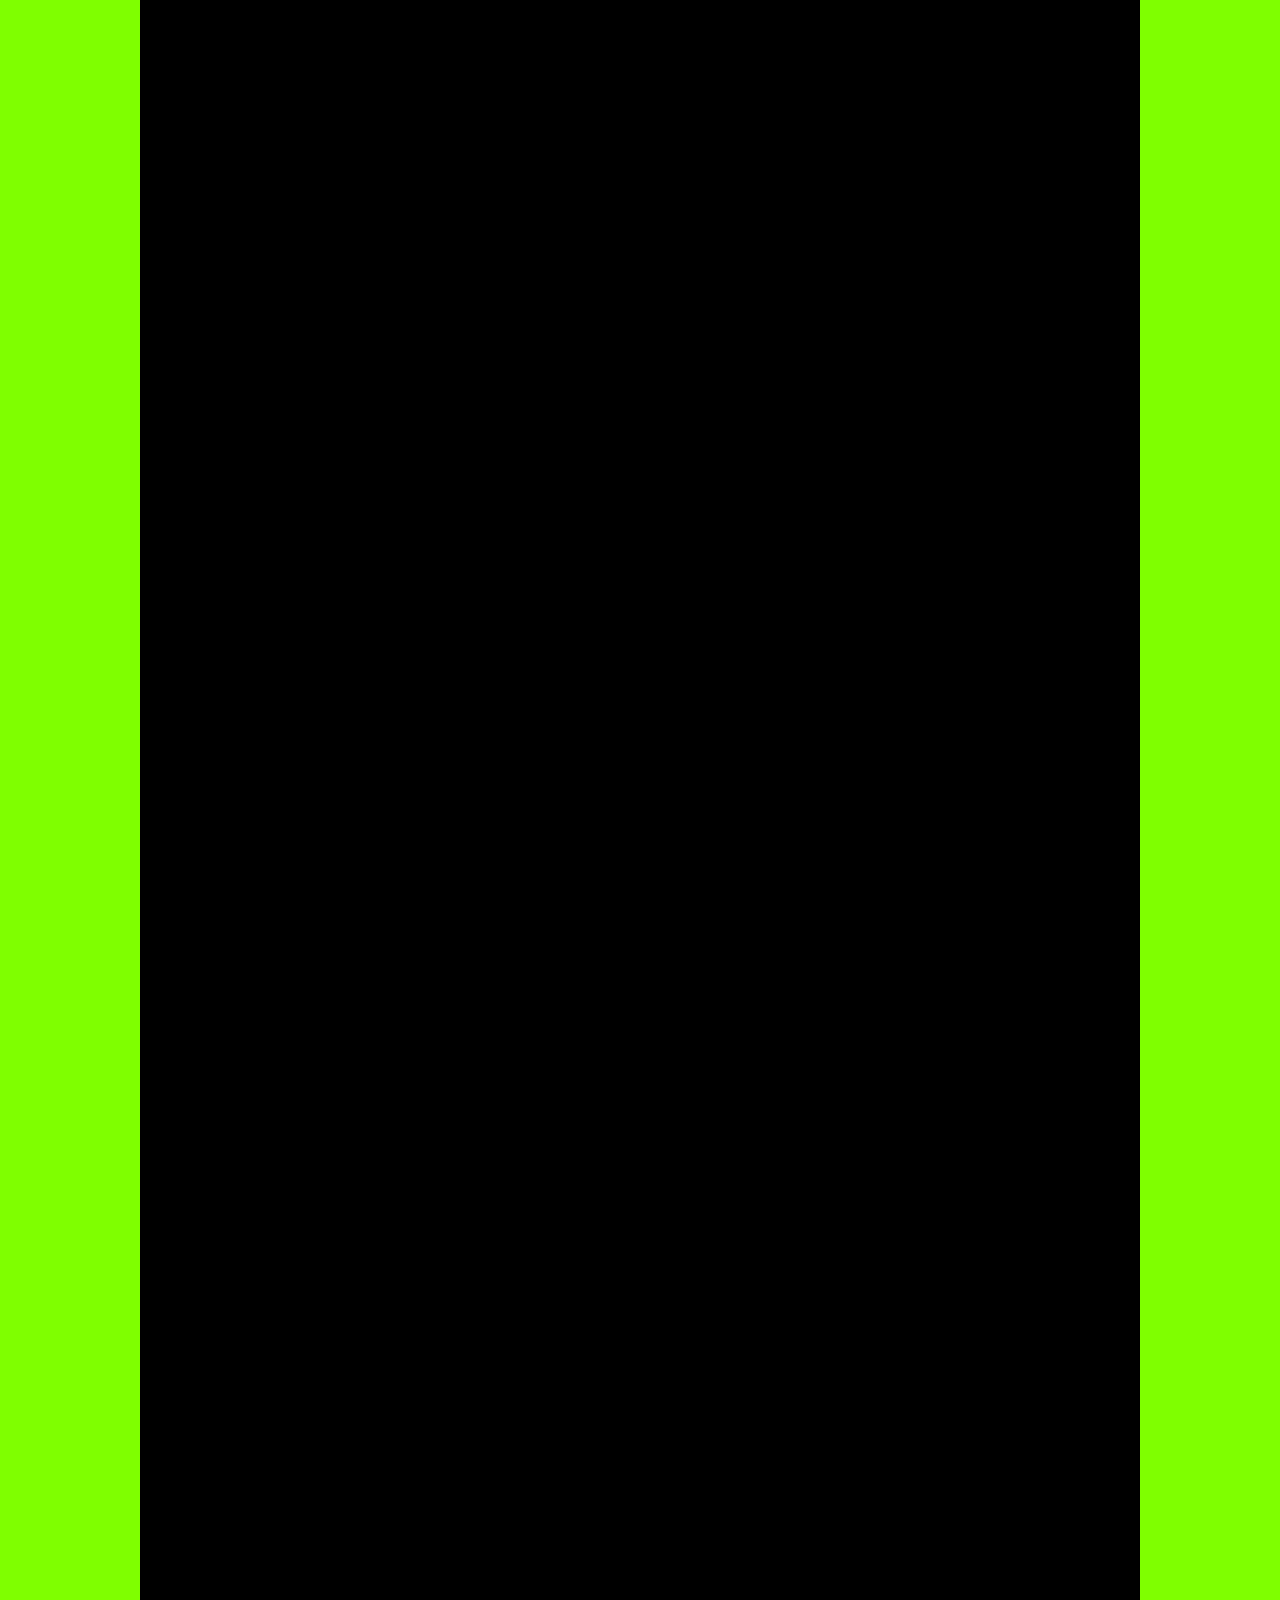
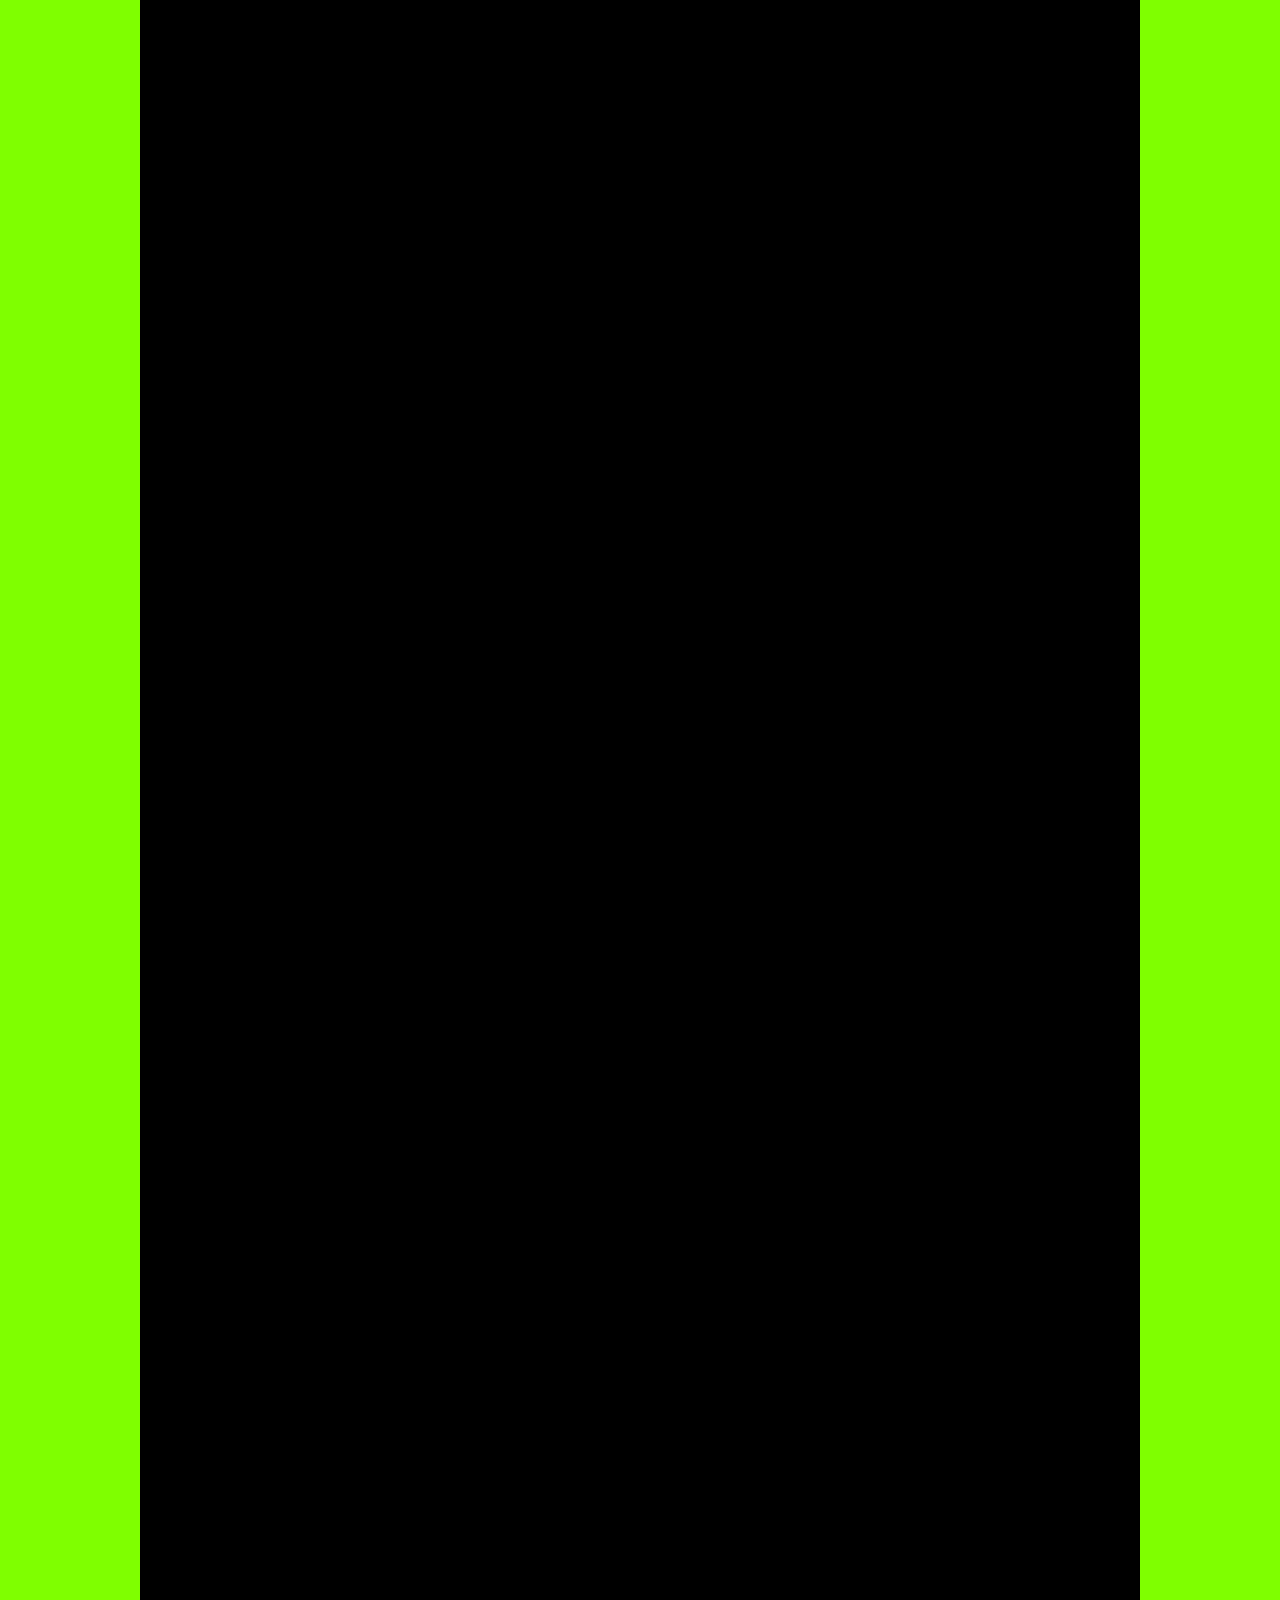
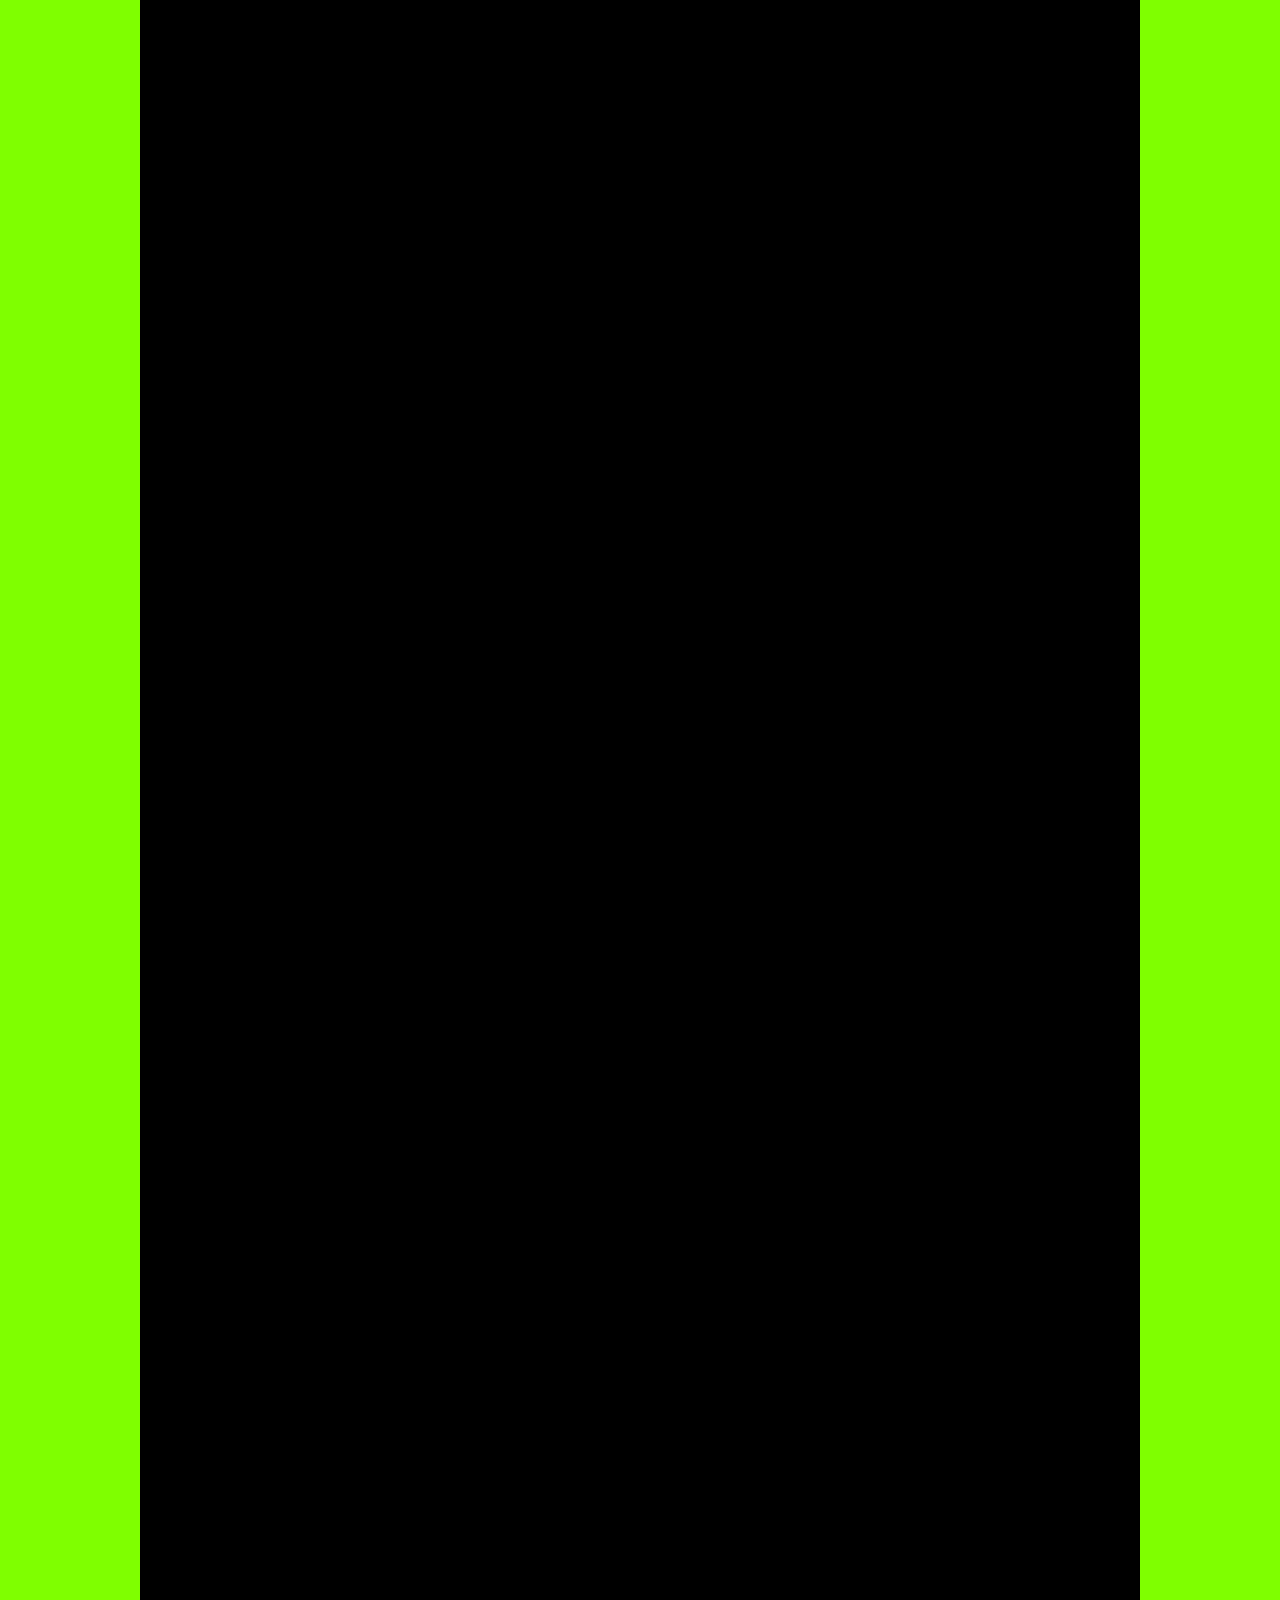
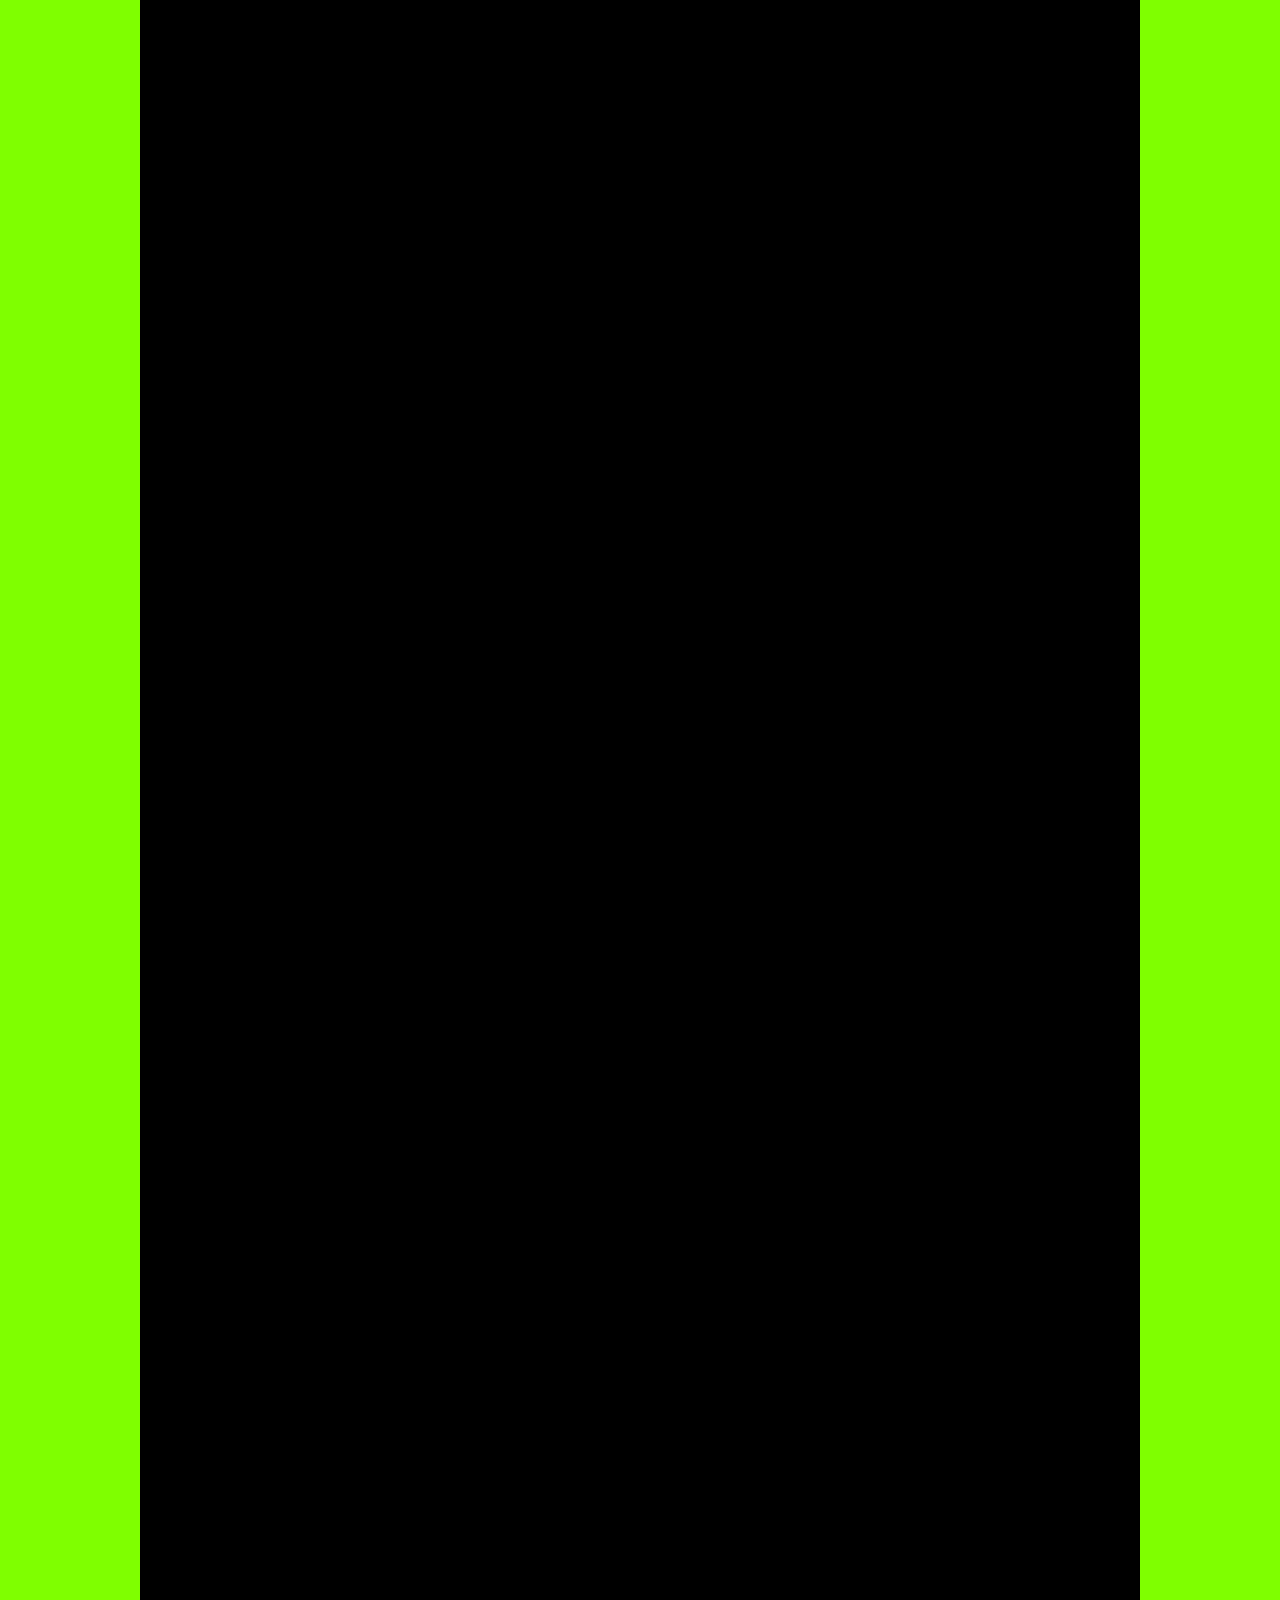
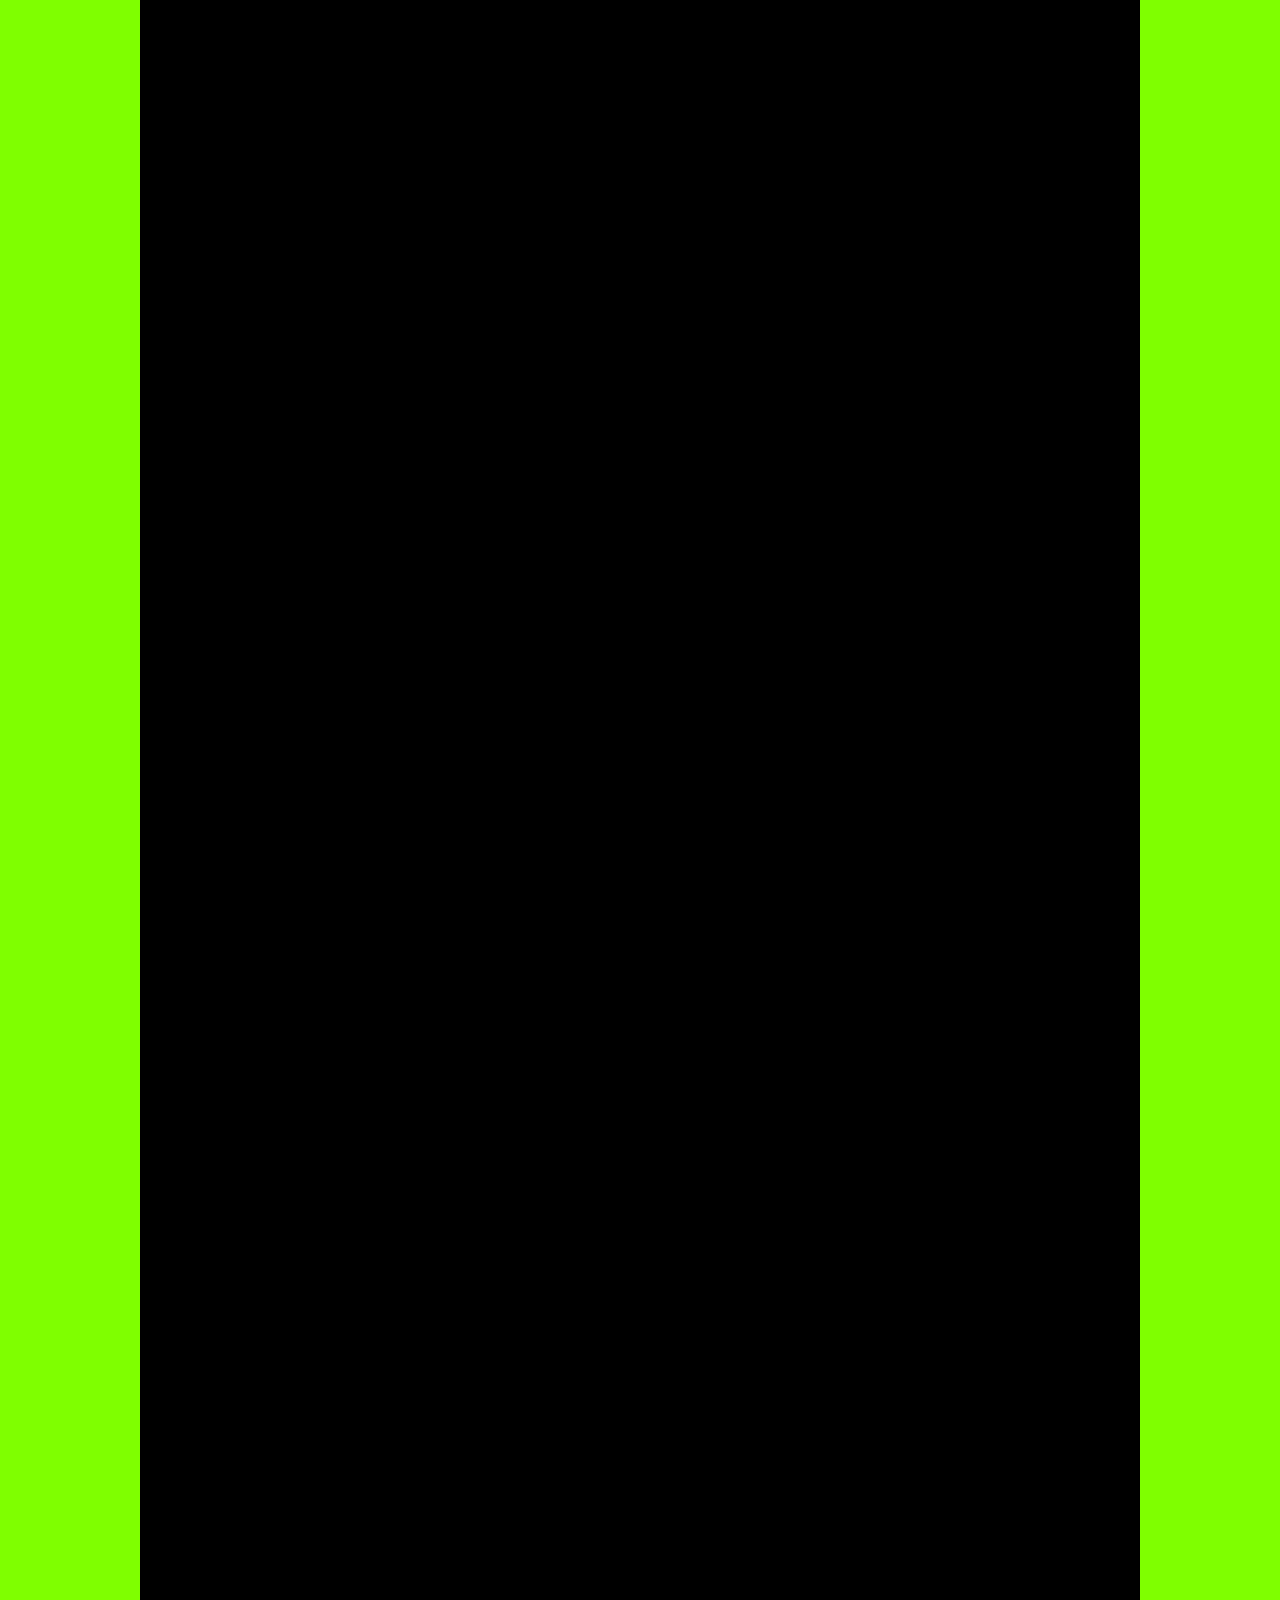
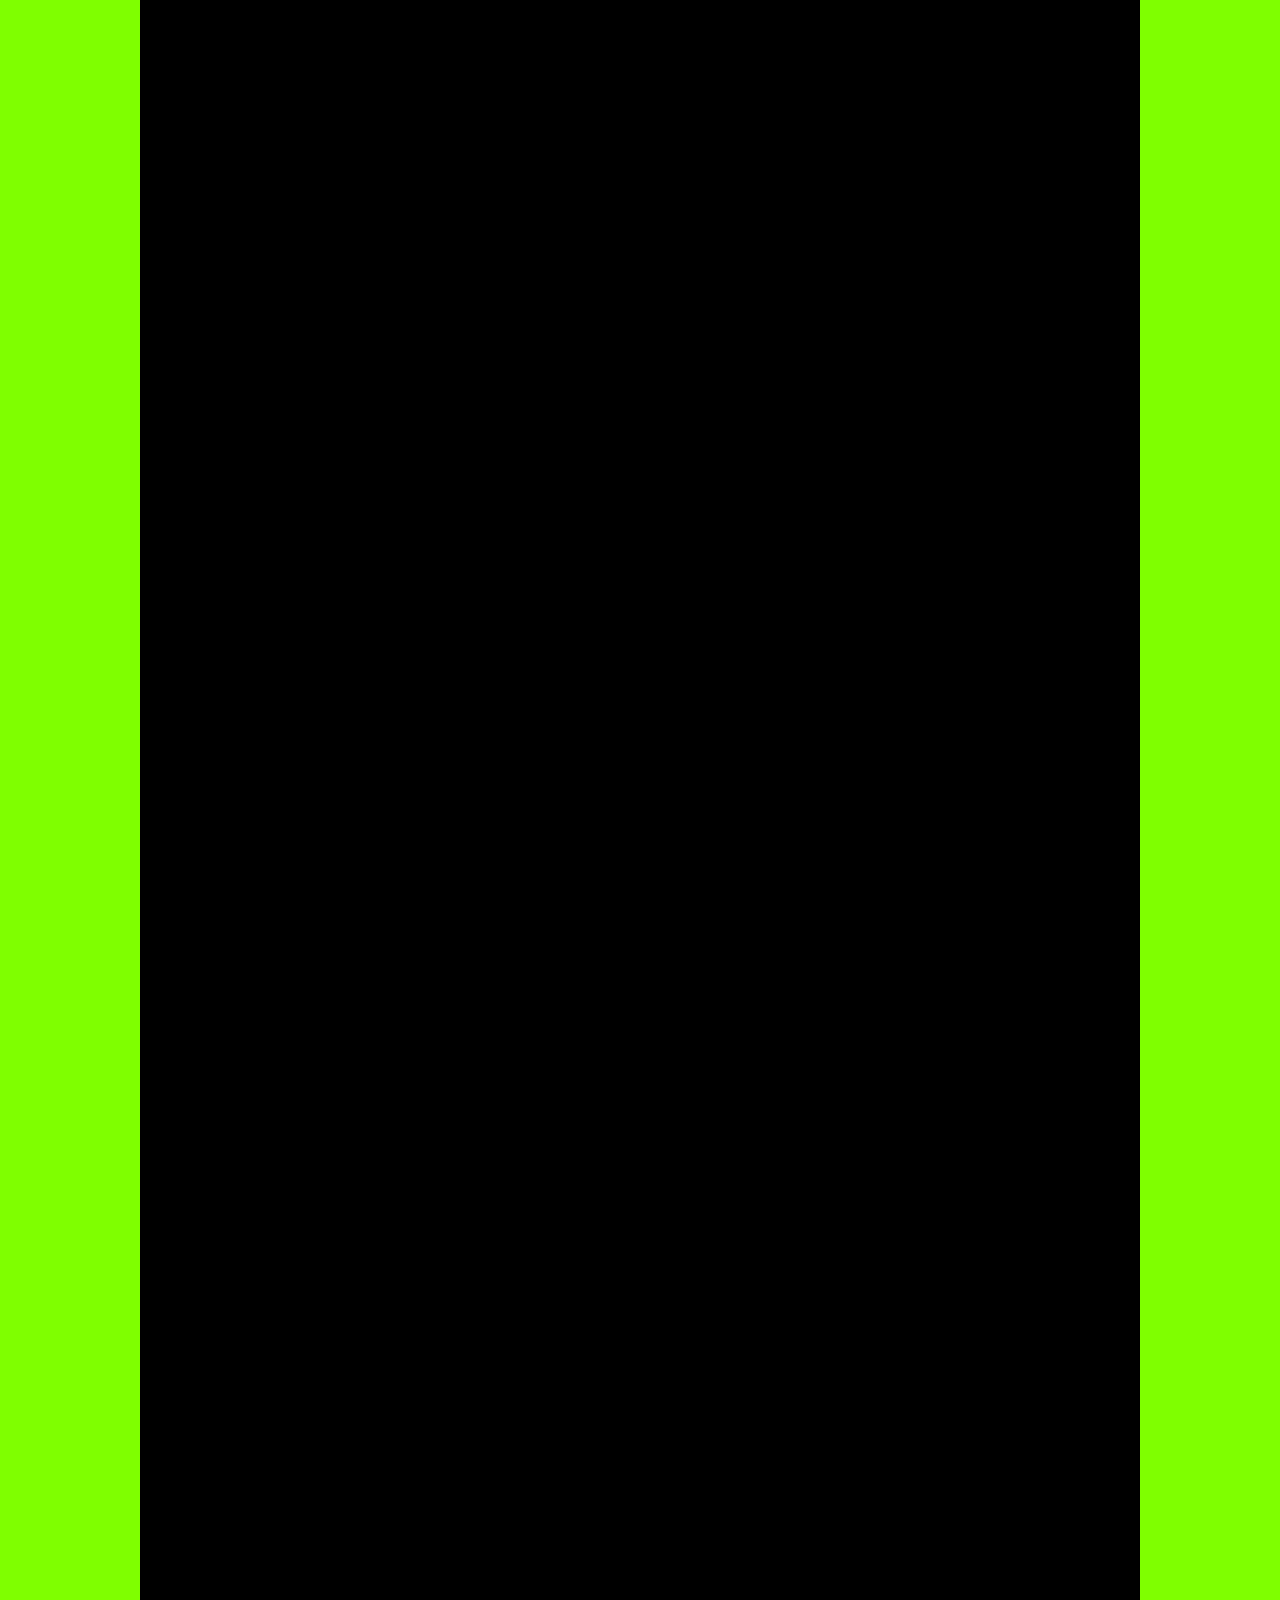
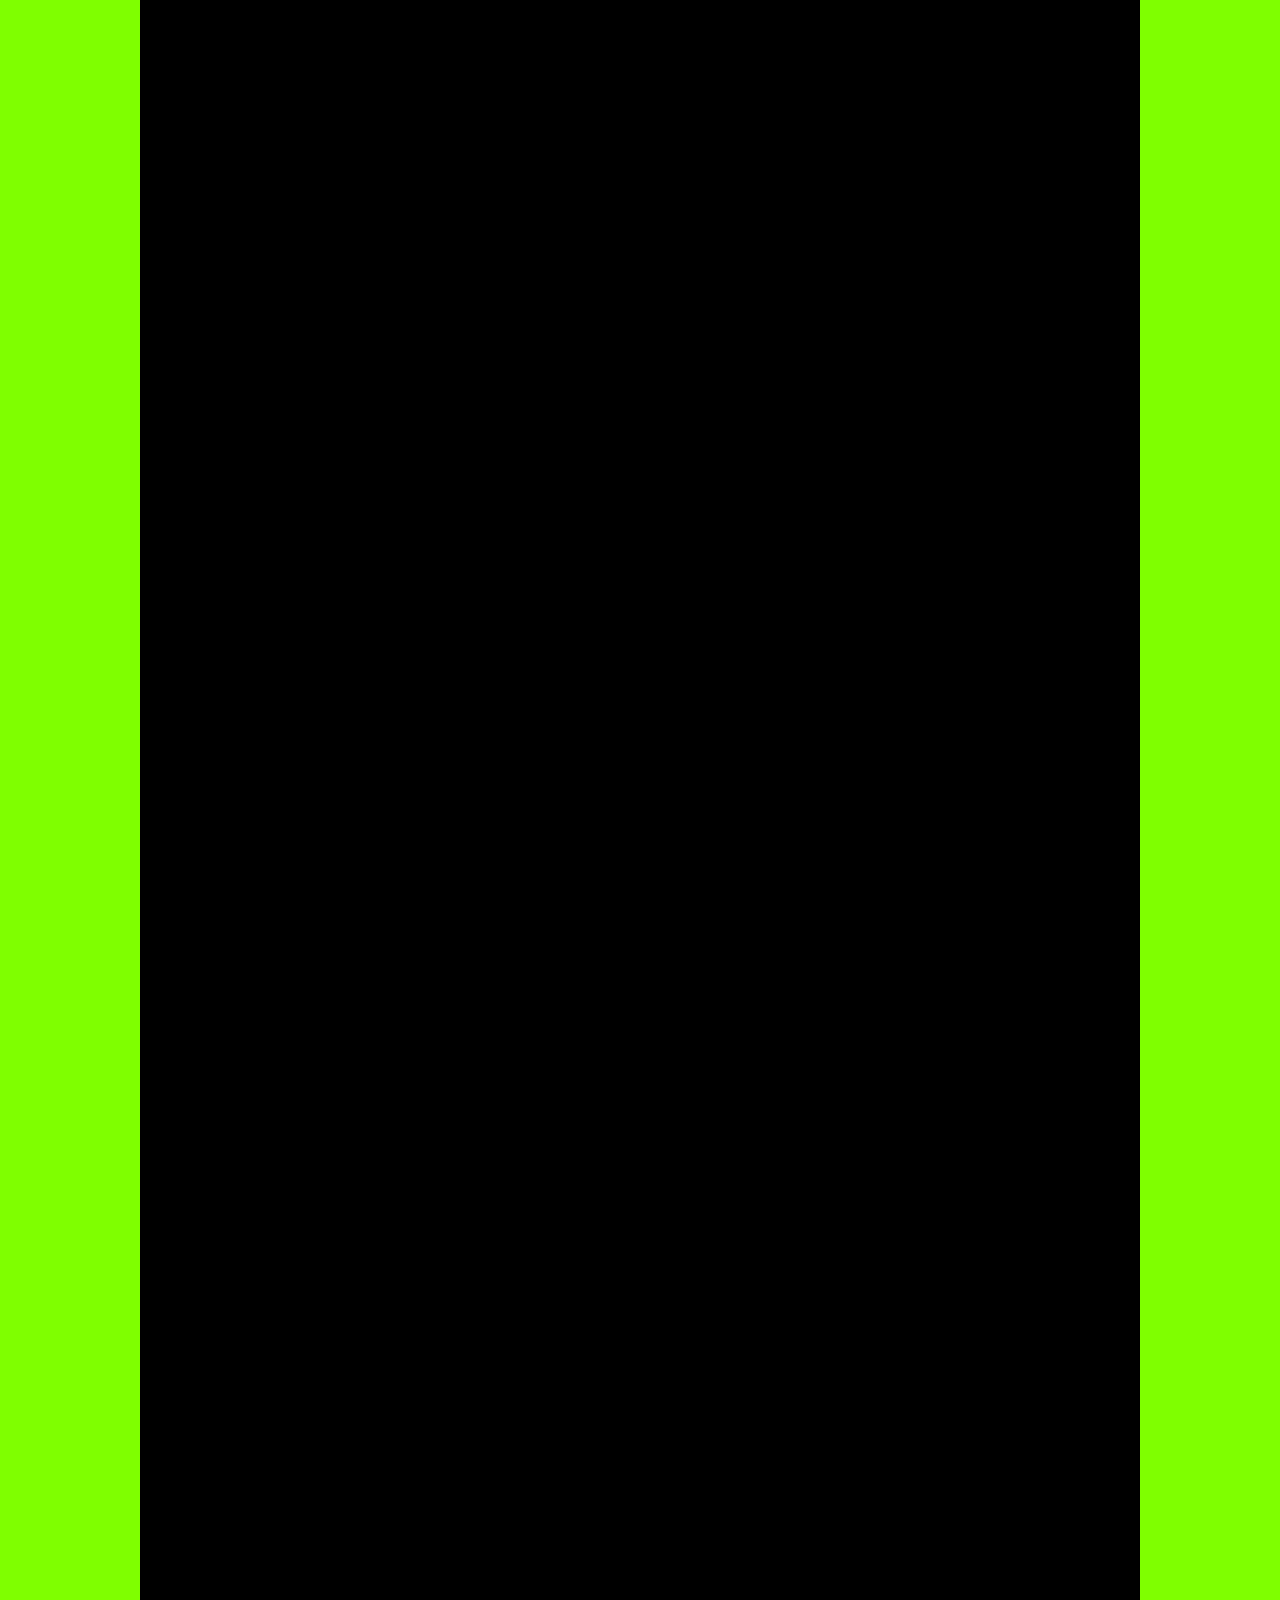
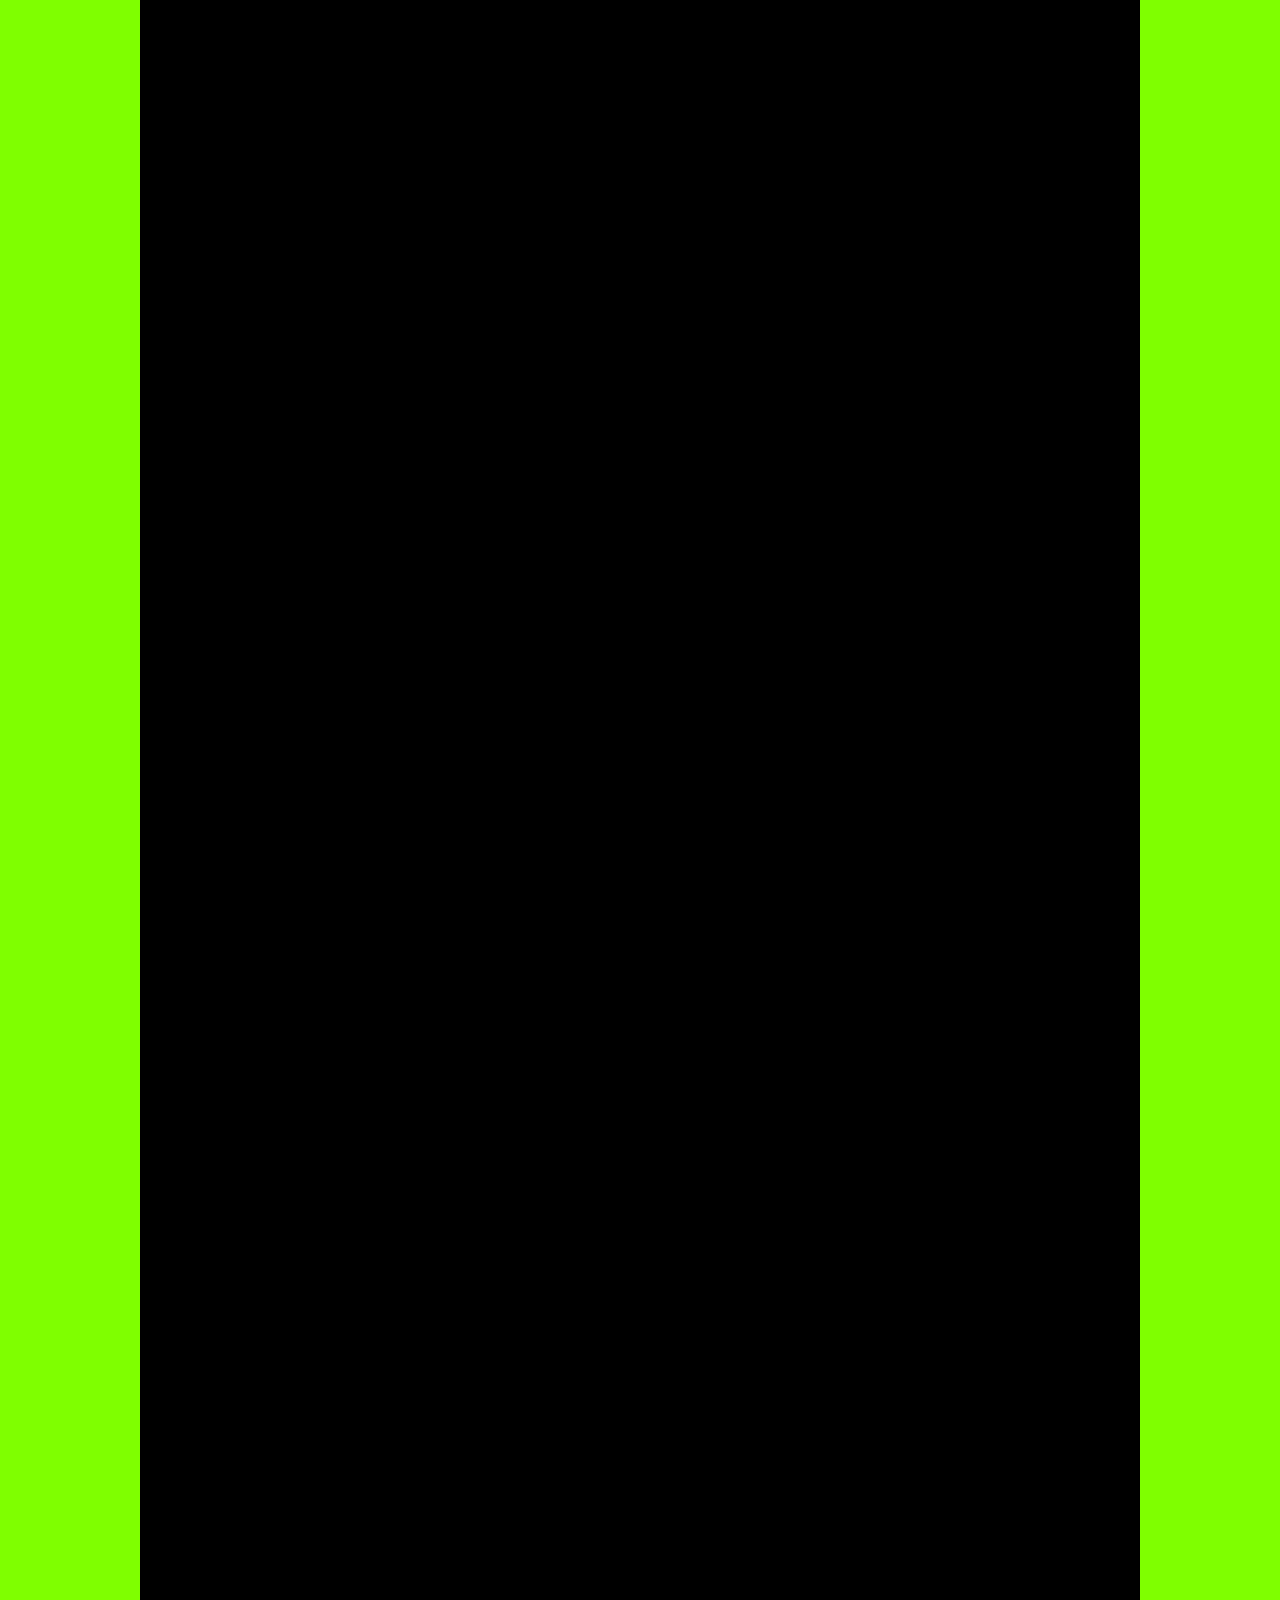
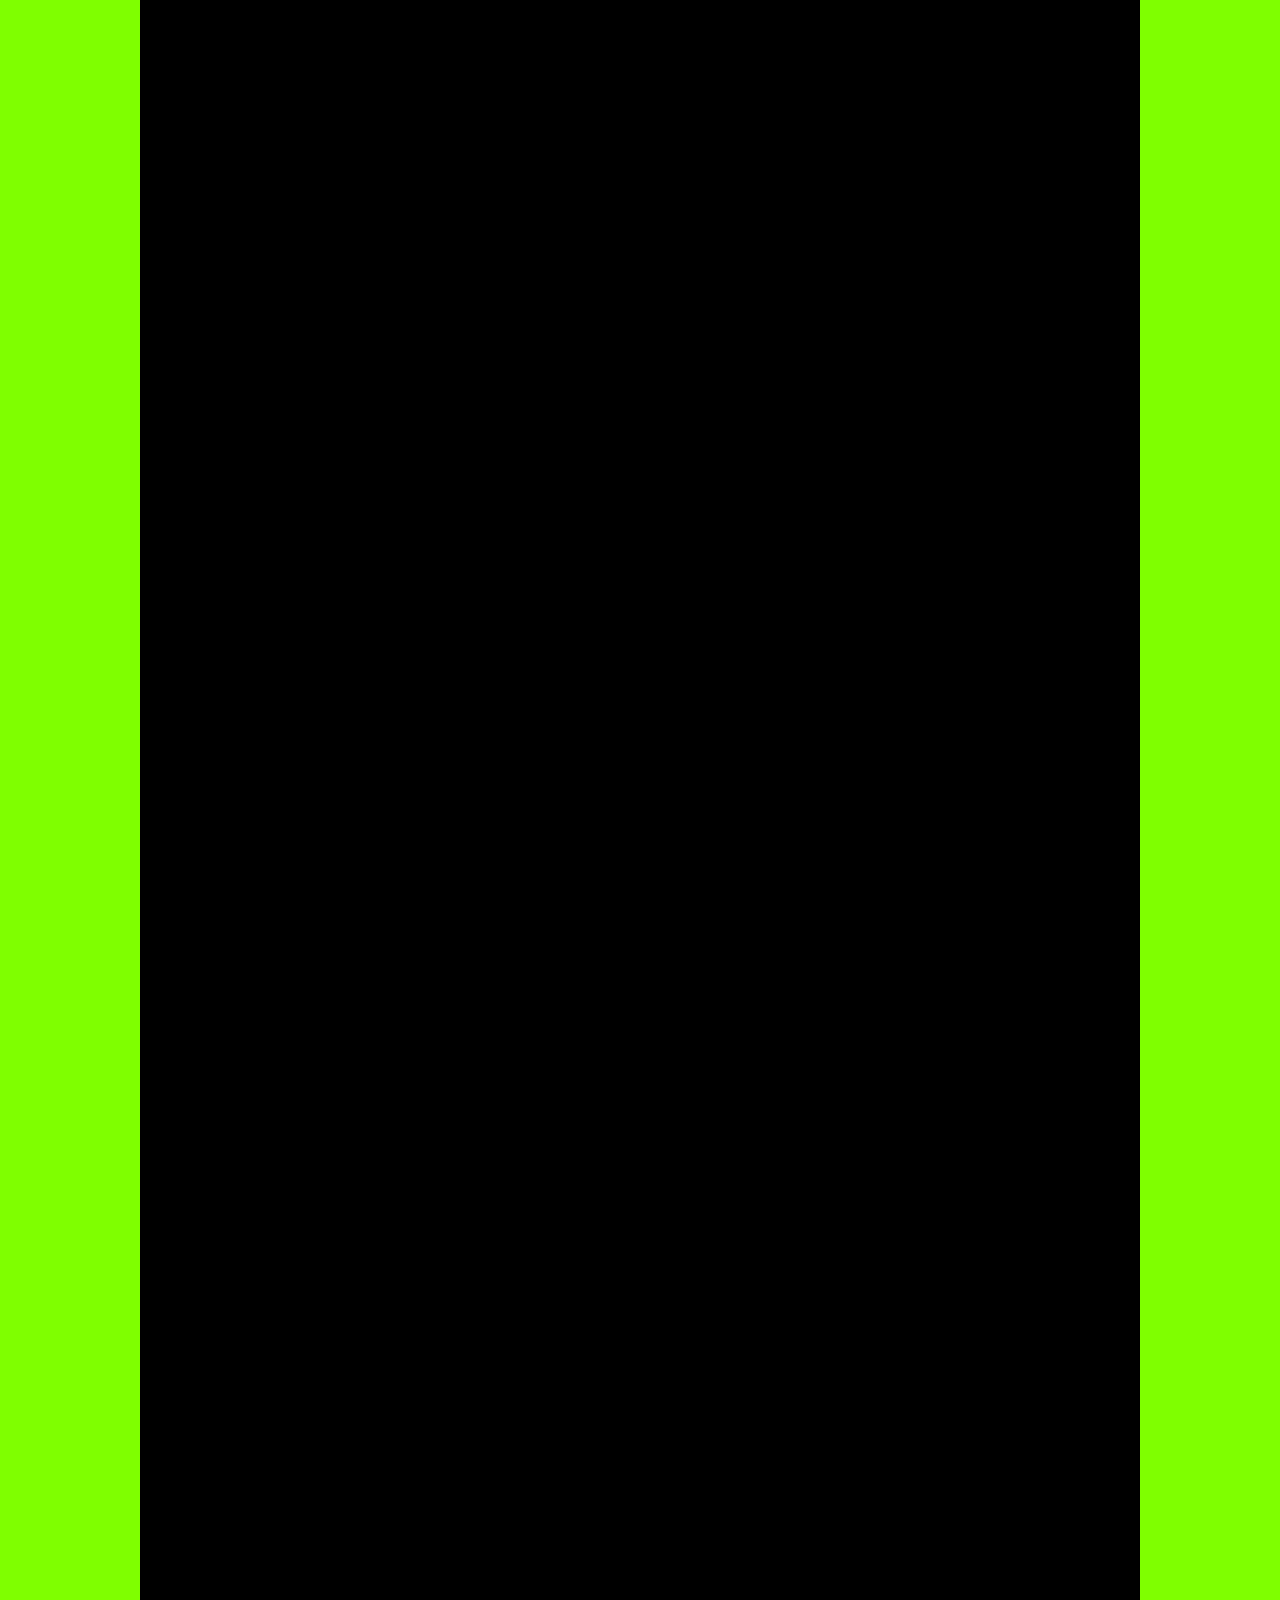
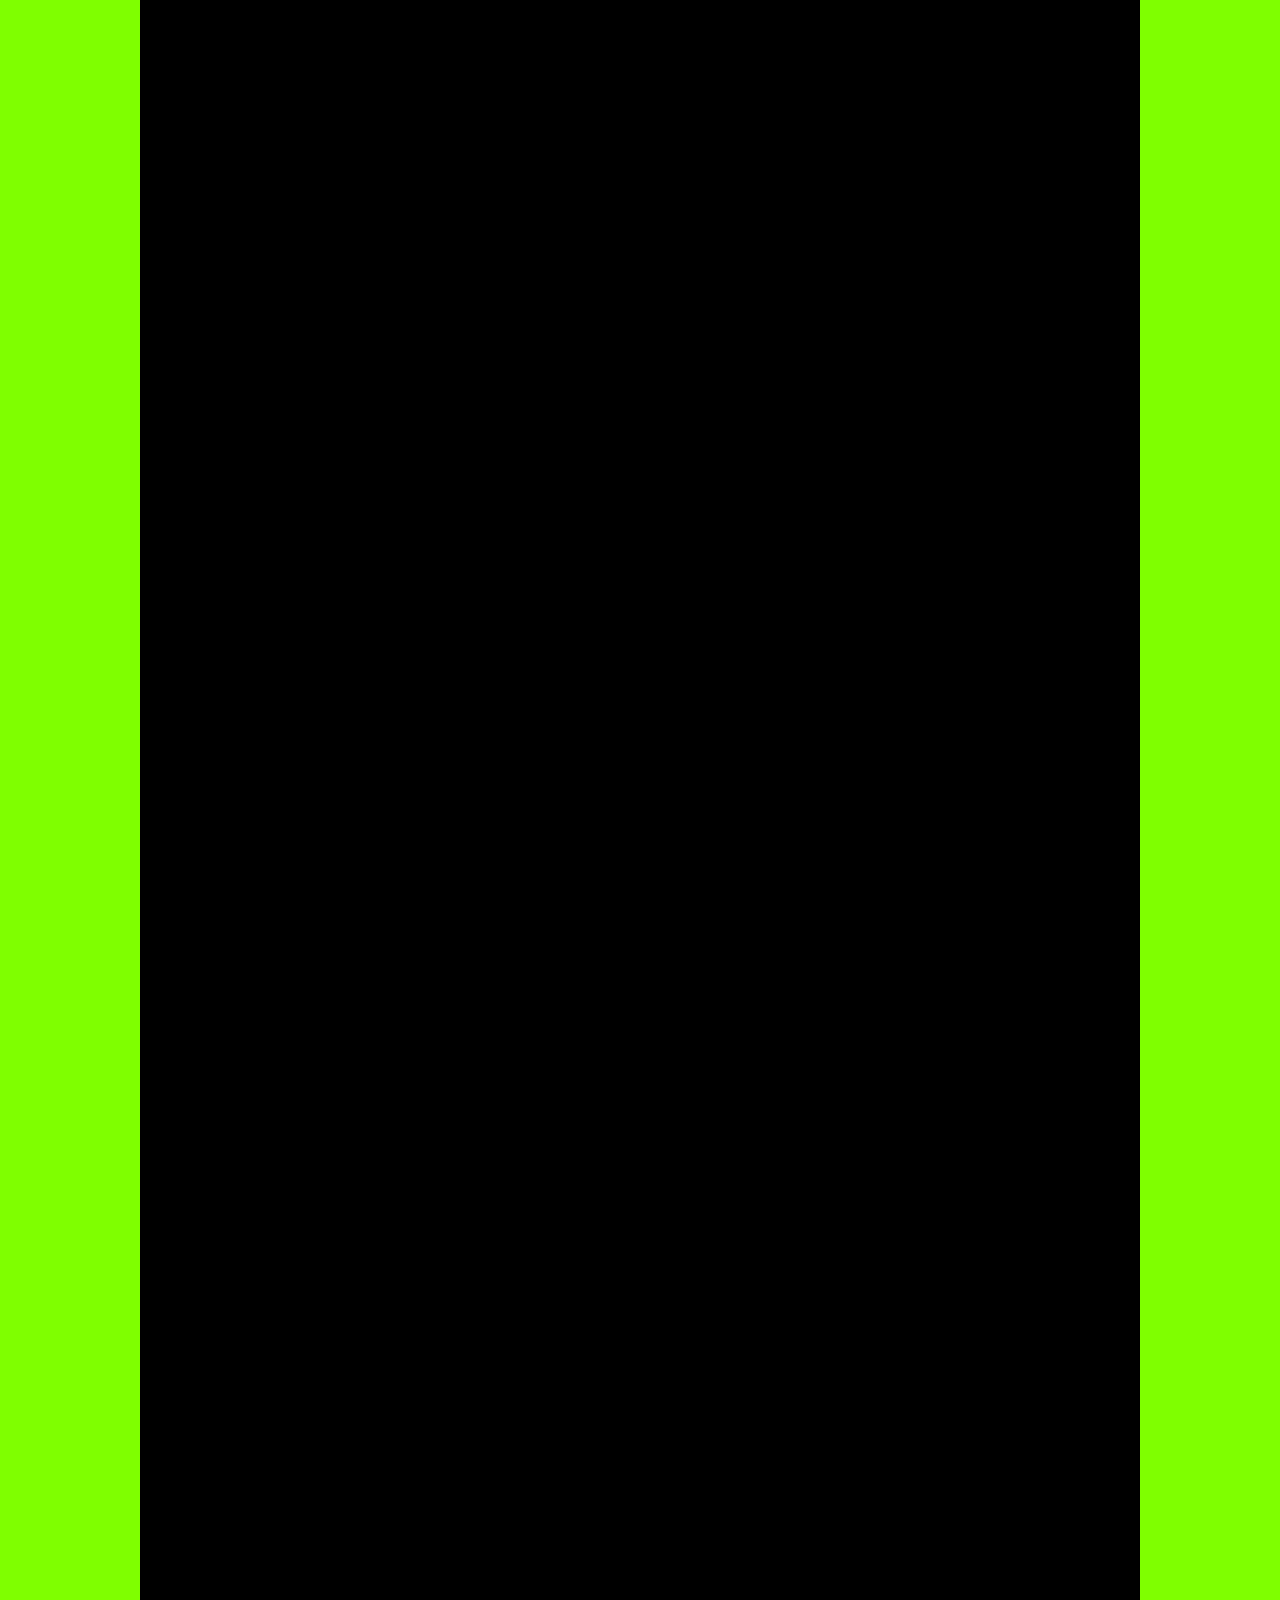
==== index.html @ 6f62958a "Update files" ====
<html lang="en">
<head>
    <meta charset="UTF-8">
    <meta name="viewport" content="width=device-width, initial-scale=1.0">
    <meta http-equiv="X-UA-Compatible" content="ie=edge">
    <title>Document</title>
    <link rel="stylesheet" href="./css/style.css">
</head>
<body>
    <header></header>
    <div id="container">
        <section id="sec1">

        </section>
        <section></section>
        <section></section>
        <section></section>
    </div>
    <footer></footer>

    <script src="./js/script.js"></script>

</body>
</html>
---- css/style.css ----
*{
    margin: 0px;
    padding: 0px;
}

body{
    background: chartreuse;
}


#container{
    position: relative;
    width: 1000px;
    height: 18000px;
    background: black;
    margin: 0 auto;
}
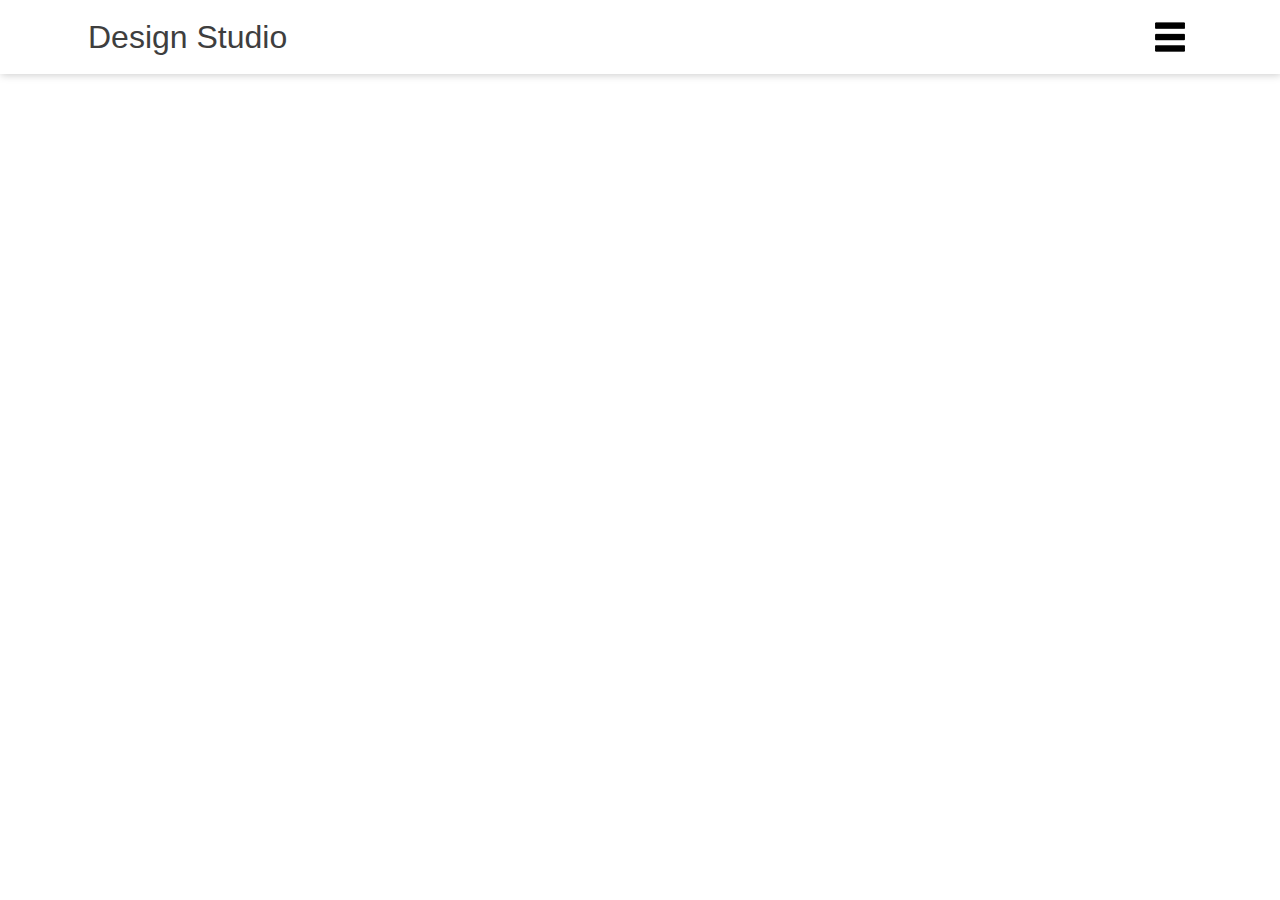
==== commit 430abab9: "menu" ====
--- a/index.html
+++ b/index.html
@@ -1,24 +1,41 @@
-<html lang="en">
+<html lang="BR">
 <head>
     <meta charset="UTF-8">
     <meta name="viewport" content="width=device-width, initial-scale=1.0">
     <meta http-equiv="X-UA-Compatible" content="ie=edge">
     <title>Document</title>
-    <link rel="stylesheet" href="./css/style.css">
+    <link rel="stylesheet" type="text/css" href="./css/style.css">
+    <link rel="stylesheet" type="text/css" href="./css/animate.css">
+    <link rel="stylesheet" type="text/css" href="./vendor/fontawesome/css/fontawesome.min.css">
+    <link rel="stylesheet" type="text/css" href="./vendor/bootstrap/css/bootstrap.min.css">
 </head>
 <body>
-    <header></header>
-    <div id="container">
-        <section id="sec1">
+    <header>
+        <div class="container-fluid">
+            <div id="menu">
+                <div class="container">
+                    <a href="" class="brand">Design Studio</a>
+                    <button id="butao_menu"><img src="img/menu.png"></button>
+                </div>
+            </div>            
+        </div>        
+    </header>
+    
 
-        </section>
-        <section></section>
-        <section></section>
-        <section></section>
-    </div>
-    <footer></footer>
+    
+    
 
+
+   
+
+    <script src="./vendor/Jquery/jquery.js"></script>
+    <script type="text/javascript" src="./vendor/bootstrap/js/bootstrap.min.js"></script>
+    <link rel="stylesheet" type="text/css" href="./vendor/fontawesome/js/fontawesome.min.js">
+    <script type="text/javascript" src="https://cdnjs.cloudflare.com/ajax/libs/wow/1.1.2/wow.min.js"></script>
     <script src="./js/script.js"></script>
+    <script>
+        new WOW().init();
+    </script>
 
 </body>
 </html>--- a/css/style.css
+++ b/css/style.css
@@ -3,15 +3,50 @@
     padding: 0px;
 }
 
-body{
-    background: chartreuse;
+div.container-fluid{
+    padding: 0;
+}
+
+#menu{
+    background-color: white;
+    padding: 10px 0;
+    box-shadow: 1px 1px 8px 0px #ccc;
+    position: relative;
+}
+
+#menu div.container{
+    display: flex;
+    justify-content: space-between;
+    
+    
+}
+
+#butao_menu{
+    background-color: transparent;
+    border: none;
+    cursor: pointer; 
+}
+
+#butao_menu:focus{
+    outline: none;
+}
+
+#butao_menu img{
+   width: 60%;
+}
+
+a.brand{    
+    padding: 3px;
+    text-decoration: none;
+    font-size: 2em;
+    font-family: 'Arial';
+    color: #3e3e3e;
+}
+
+a.brand:hover{
+    text-decoration: none;
+    color: #3e3e3e;
 }
 
 
-#container{
-    position: relative;
-    width: 1000px;
-    height: 18000px;
-    background: black;
-    margin: 0 auto;
-}+
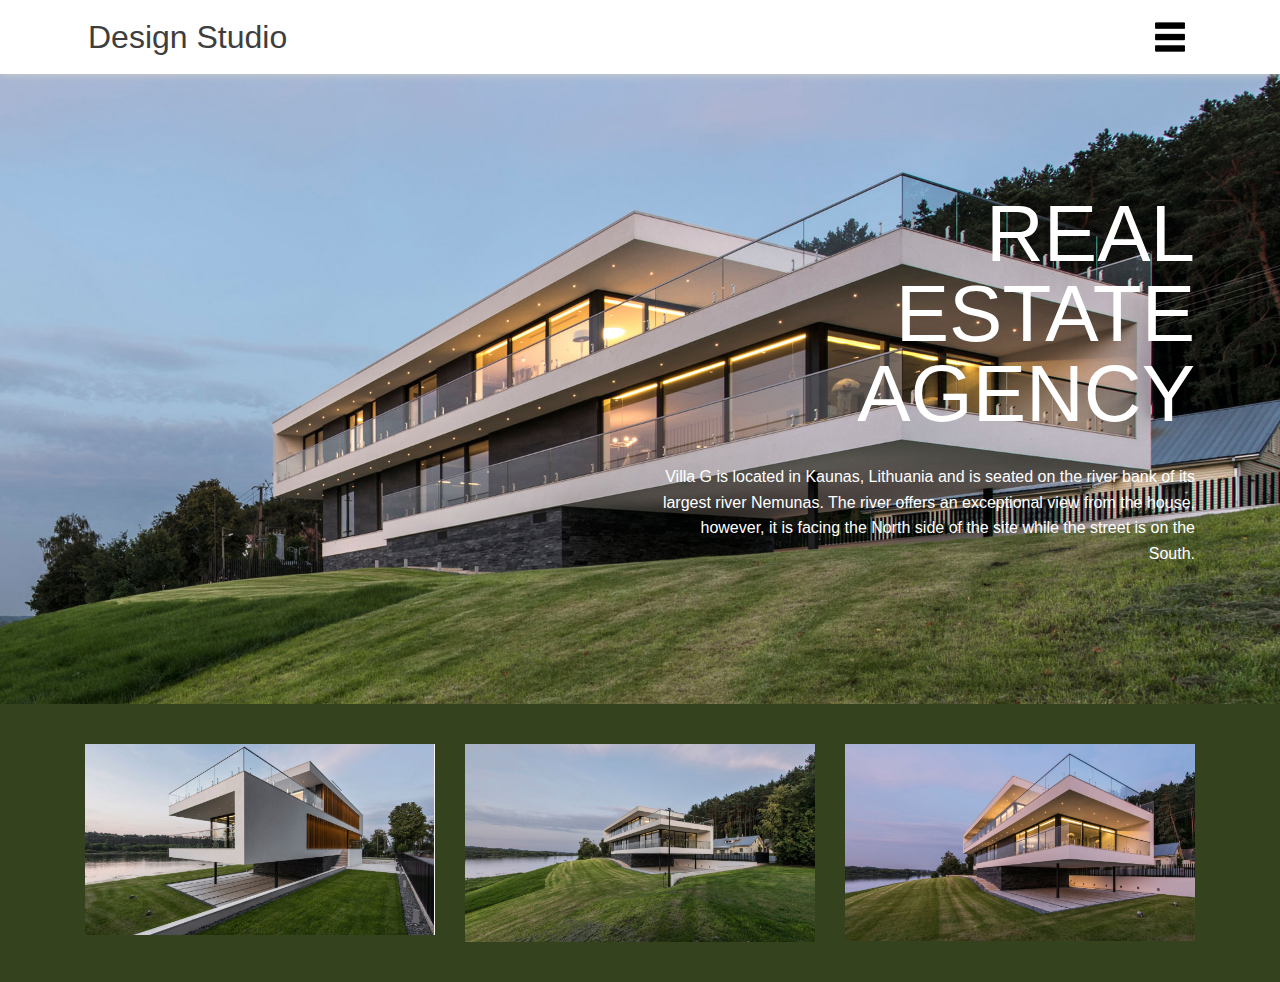
==== commit 055e1463: "Concuindo Menu e primeira seção" ====
--- a/index.html
+++ b/index.html
@@ -22,10 +22,50 @@
     </header>
     
 
-    
-    
+    <div class="container-fluid fundo-menu"></div>
+    <div class="container-fluid">
+        <div class="menu-list">
+            <p id="fechar">X</p>
+            <ul>
+                <li><a href="#">item 01</a></li>
+                <li><a href="#">item 02</a></li>
+                <li><a href="#">item 03</a></li>
+                <li><a href="#">item 04</a></li>
+            </ul>
+        </div>
+    </div>
 
+    <section>
+        <div class="container-fluid" id="primeira-sessao">
+            <div class="container">
+                <div class="descricao col-lg-6">
+                    <h1>REAL ESTATE AGENCY</h1>
 
+                    <p>Villa G is located in Kaunas, Lithuania and is seated on the river bank of its largest river Nemunas. 
+                       The river offers an exceptional view from the house, however, it is facing the North side of the site while the street is on the South.</p>
+                </div>
+            </div>
+            
+        </div>
+        <div class="container-fluid p-0" id="section-galeria">
+            <div class="container galeria">
+                <div class="row">
+                    <div class="col-4">
+                        <img src="img/1.jpg" alt="">
+                    </div>
+
+                    <div class="col-lg-4">
+                        <img src="img/3.jpg" alt="">
+                    </div>
+
+                    <div class="col-lg-4">
+                        <img src="img/2.jpg" alt="">
+                    </div>
+                </div>
+            </div>
+           
+        </div>
+    </section>
    
 
     <script src="./vendor/Jquery/jquery.js"></script>
@@ -35,6 +75,36 @@
     <script src="./js/script.js"></script>
     <script>
         new WOW().init();
+
+        var botao = $('#butao_menu');
+        var fechar = $('#fechar');
+
+        botao.on('click', function(){
+           abrirMenu();    
+        });
+
+        fechar.on('click', function(){
+           fecharMenu();
+        });
+
+        $('.fundo-menu').on('click', function(){
+            fecharMenu();
+        });
+
+        function abrirMenu(){
+            $('.fundo-menu').fadeIn('slow');
+            $('.menu-list').animate({
+                "left":"0"
+            });   
+        }
+
+        function fecharMenu(){
+            $('.fundo-menu').fadeOut('slow'); 
+            $('.menu-list').animate({
+                "left":"-20%"
+            });
+        }
+
     </script>
 
 </body>
--- a/css/style.css
+++ b/css/style.css
@@ -1,6 +1,10 @@
 *{
     margin: 0px;
     padding: 0px;
+}
+
+body{
+    background-color:#ccc;
 }
 
 div.container-fluid{
@@ -12,12 +16,13 @@
     padding: 10px 0;
     box-shadow: 1px 1px 8px 0px #ccc;
     position: relative;
+    z-index: 1;
 }
 
 #menu div.container{
     display: flex;
     justify-content: space-between;
-    
+   
     
 }
 
@@ -48,5 +53,126 @@
     color: #3e3e3e;
 }
 
+.fundo-menu{
+    background-color: #000;
+    opacity: 0.8;
+    height: 100vh;
+    position: absolute;
+    top:0;
+    left: 0;
+    display: none;
+    z-index: 2;
+}
+
+.menu-list{
+    background-color: #000;
+    height: 100vh;
+    z-index: 999;
+    color: #fff;
+    width: 20%;
+    position: absolute;
+    top: 0;
+    left:-20%;
+}
+
+#fechar{
+    margin-top: 10px;
+    position: absolute;
+    top: 0px;
+    right: 20px;
+    cursor: pointer;
+    font-size: 2em;
+    font-weight: bold;
+}
+
+.menu-list ul{
+    width: 100%;
+    margin-top: 80px;
+    text-align: center;
+    padding: 0 10px;
+}
+
+.menu-list ul li{
+    width: 100%;
+    margin-top: 10px;
+    text-align: center;
+    border: solid white 1px;
+}
+
+.menu-list ul li a{
+    color: #fff;
+    text-transform: uppercase;
+}
+
+.menu-list ul li a:hover{
+  text-decoration: none;
+}
+
+#primeira-sessao{
+    height: 70vh;
+    position: relative;
+    top: 0;
+    z-index: 0;
+    background-image: url(../img/01.jpg);
+    background-position: center;
+    background-repeat: no-repeat;
+    background-size: cover;
+}
+
+#primeira-sessao .container{
+    position:relative;
+}
+
+#primeira-sessao .descricao{
+    width: 50%;
+    padding-left: 20px;
+    position: absolute;
+    right: 0;
+    top: 150px;
+}
+
+#primeira-sessao .descricao h1{
+    font-size: 6em;
+    text-align: right;
+    color: #fff;
+    line-height: 1em;
+}
+
+#primeira-sessao .descricao p{
+    font-size: 1em;
+    text-align: right;
+    margin: 30px 0 40px;
+    line-height: 1.6;
+    color: #fff;
+    font-weight: 500;
+}
+
+#section-galeria{
+    background-color: #34421e;
+    position: relative;
+}
+
+.galeria{
+    padding: 40px;
+}
 
 
+.galeria img{
+    width: 100%;
+}
+
+
+@media(min-width: 992px) and (max-width: 1440px){
+    #primeira-sessao .descricao h1{
+        font-size: 5em;
+        padding-left: 20%;
+    }
+
+    #primeira-sessao .descricao{
+        top: 120px;
+    }
+    
+}
+
+
+
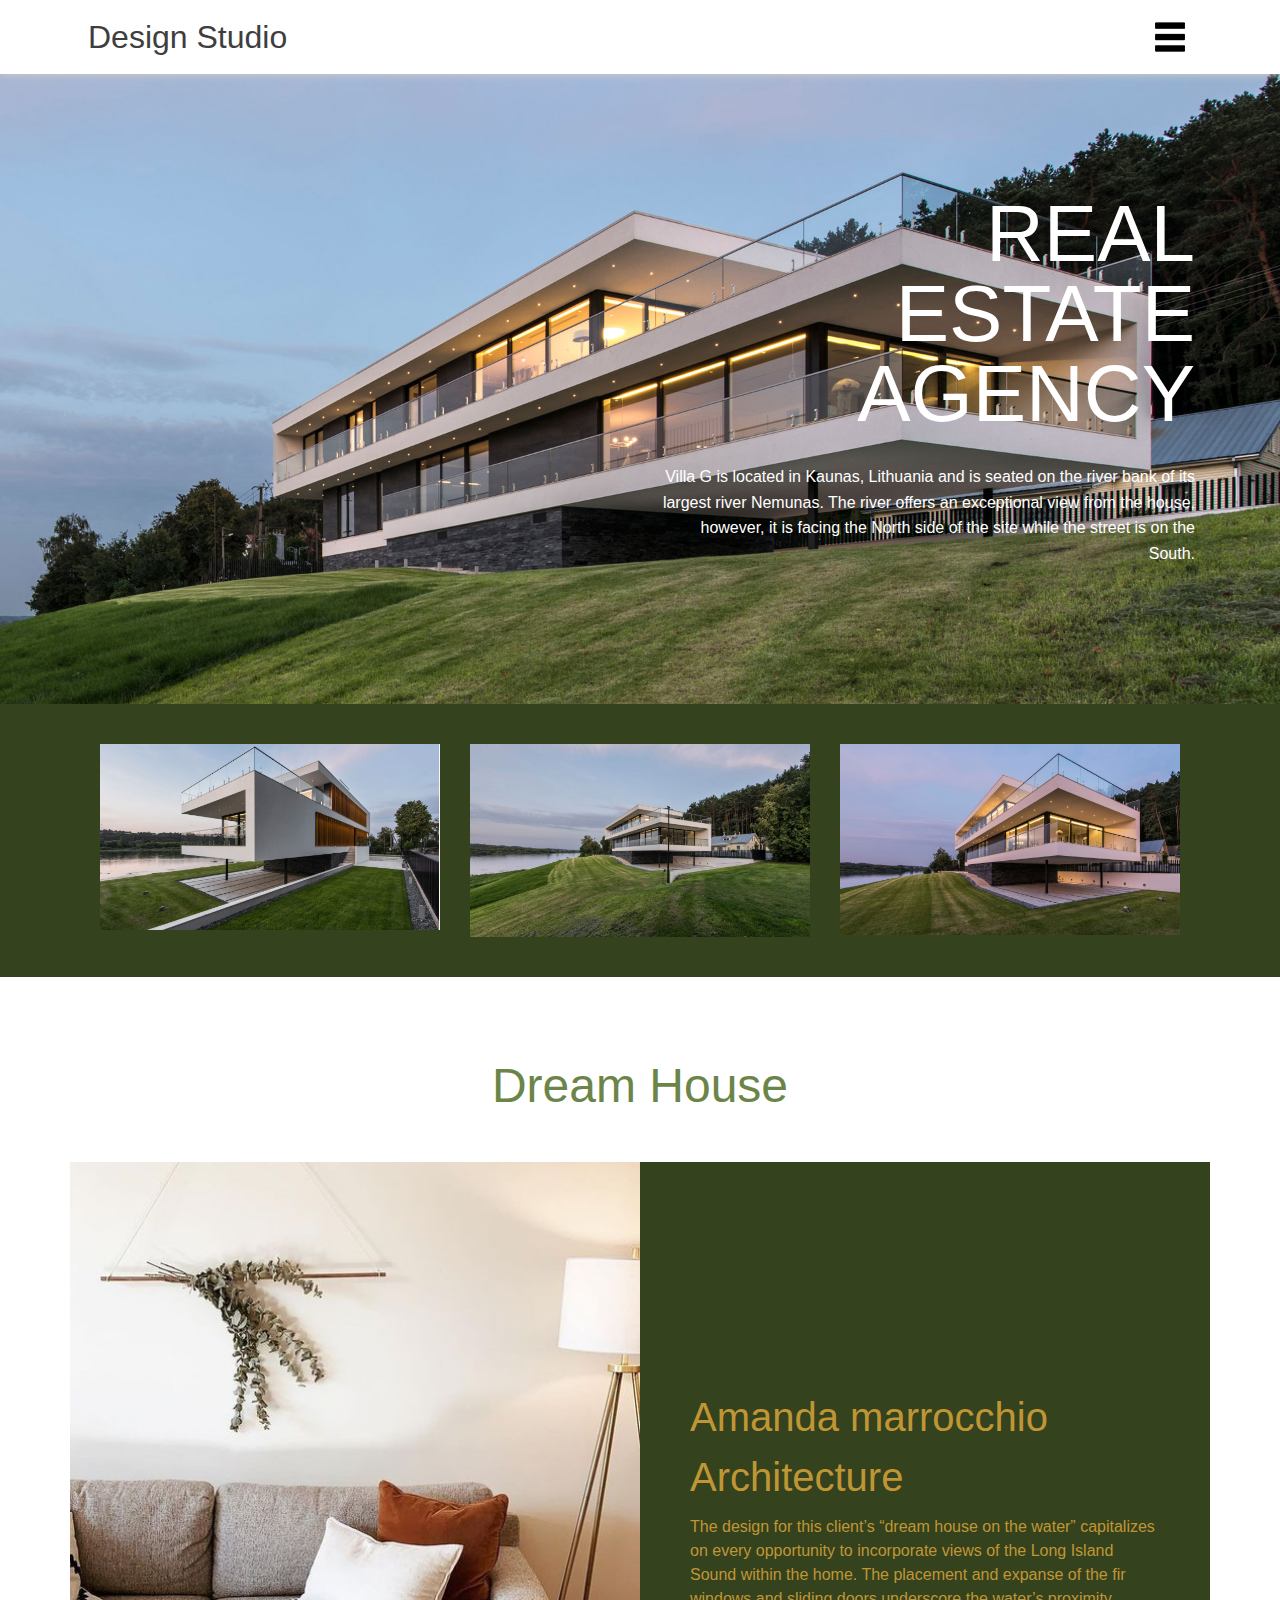
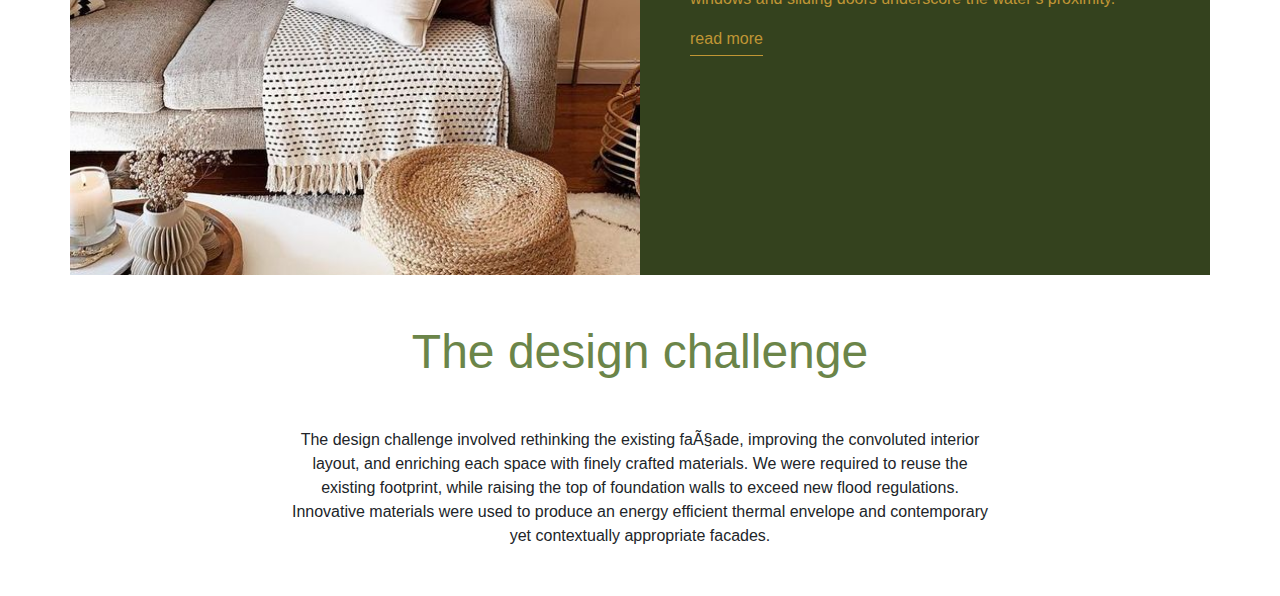
==== commit 301c32fe: "sessão 02" ====
--- a/index.html
+++ b/index.html
@@ -66,6 +66,56 @@
            
         </div>
     </section>
+
+    <section>
+        <div class="container-fluid">
+            <div class="container" id="dreamHouse">
+                <div class="row">
+                    <h2>Dream House</h2>
+                </div>
+
+                <div class="row">
+                    <div class="col-12 p-0 sessao-dream-house">
+                        <div class="row">
+                            <div class="col-6 p-0">
+                                <img src="img/dreamHouse.jpg" alt="" class="img-responsive">
+                            </div>
+                            <div class="col-6 sessao-conteudo p-0">
+                                <div class="col-12">
+                                    <h3>Amanda marrocchio Architecture</h3>
+                                
+                                    <p>The design for this client’s “dream house on the water” capitalizes on every opportunity to 
+                                    incorporate views of the Long Island Sound within the home. The placement and expanse of the fir 
+                                    windows and sliding doors underscore the water’s proximity.</p>
+                                
+                                    <a class="leiaMais">read more</a>
+                                </div>
+                            </div>
+                        </div>
+                    </div>
+                </div>
+
+                <div class="row">
+                    <div class="col-12">
+                        <div class="row">
+                            <h2>The design challenge</h2>
+                        </div>
+                        
+                        <div class="row">
+                            <div class="col-8 m-auto text-center">
+                                <p>The design challenge involved rethinking the existing faÃ§ade, improving the convoluted interior layout, and enriching 
+                                each space with finely crafted materials. We were required to reuse the existing footprint, while raising the top of foundation walls 
+                                to exceed new flood regulations. Innovative materials were used to produce an energy efficient thermal envelope and contemporary 
+                                yet contextually appropriate facades.
+                                </p>
+                            </div>
+                        </div>
+                        
+                    </div>
+                </div>
+            </div>
+        </div>
+    </section>
    
 
     <script src="./vendor/Jquery/jquery.js"></script>
@@ -74,36 +124,7 @@
     <script type="text/javascript" src="https://cdnjs.cloudflare.com/ajax/libs/wow/1.1.2/wow.min.js"></script>
     <script src="./js/script.js"></script>
     <script>
-        new WOW().init();
-
-        var botao = $('#butao_menu');
-        var fechar = $('#fechar');
-
-        botao.on('click', function(){
-           abrirMenu();    
-        });
-
-        fechar.on('click', function(){
-           fecharMenu();
-        });
-
-        $('.fundo-menu').on('click', function(){
-            fecharMenu();
-        });
-
-        function abrirMenu(){
-            $('.fundo-menu').fadeIn('slow');
-            $('.menu-list').animate({
-                "left":"0"
-            });   
-        }
-
-        function fecharMenu(){
-            $('.fundo-menu').fadeOut('slow'); 
-            $('.menu-list').animate({
-                "left":"-20%"
-            });
-        }
+       
 
     </script>
 
--- a/css/style.css
+++ b/css/style.css
@@ -1,6 +1,12 @@
 *{
     margin: 0px;
     padding: 0px;
+}
+
+div.row{
+    margin-left:0;
+    margin-right: 0;
+    padding: 0;
 }
 
 body{
@@ -161,6 +167,51 @@
     width: 100%;
 }
 
+/*SECTION DREAM HOUSE*/
+#dreamHouse{
+    padding: 2em 0;
+    
+}
+
+#dreamHouse h2{
+    margin: 0 auto;
+    font-size: 3em;
+    margin-bottom: 1em;
+    margin-top:1em;
+    color: #6b8549;
+}
+
+#dreamHouse .sessao-dream-house{
+    color: #c09635;
+    background-color: #34421e;    
+}
+
+#dreamHouse .sessao-dream-house img{
+    width: 100%;
+}
+
+#dreamHouse .sessao-conteudo{
+    display: flex;
+    align-self: center; 
+    
+}
+
+#dreamHouse .sessao-conteudo div{
+    padding: 50px;   
+}
+
+#dreamHouse .sessao-conteudo h3{
+    font-size: 2.5em;
+    line-height: 1.5;
+}
+
+a.leiaMais{
+    border-bottom: 1.5px solid #c09635;
+    line-height: 1.5em;
+    padding-bottom: 8px;
+    cursor: pointer;
+}
+
 
 @media(min-width: 992px) and (max-width: 1440px){
     #primeira-sessao .descricao h1{
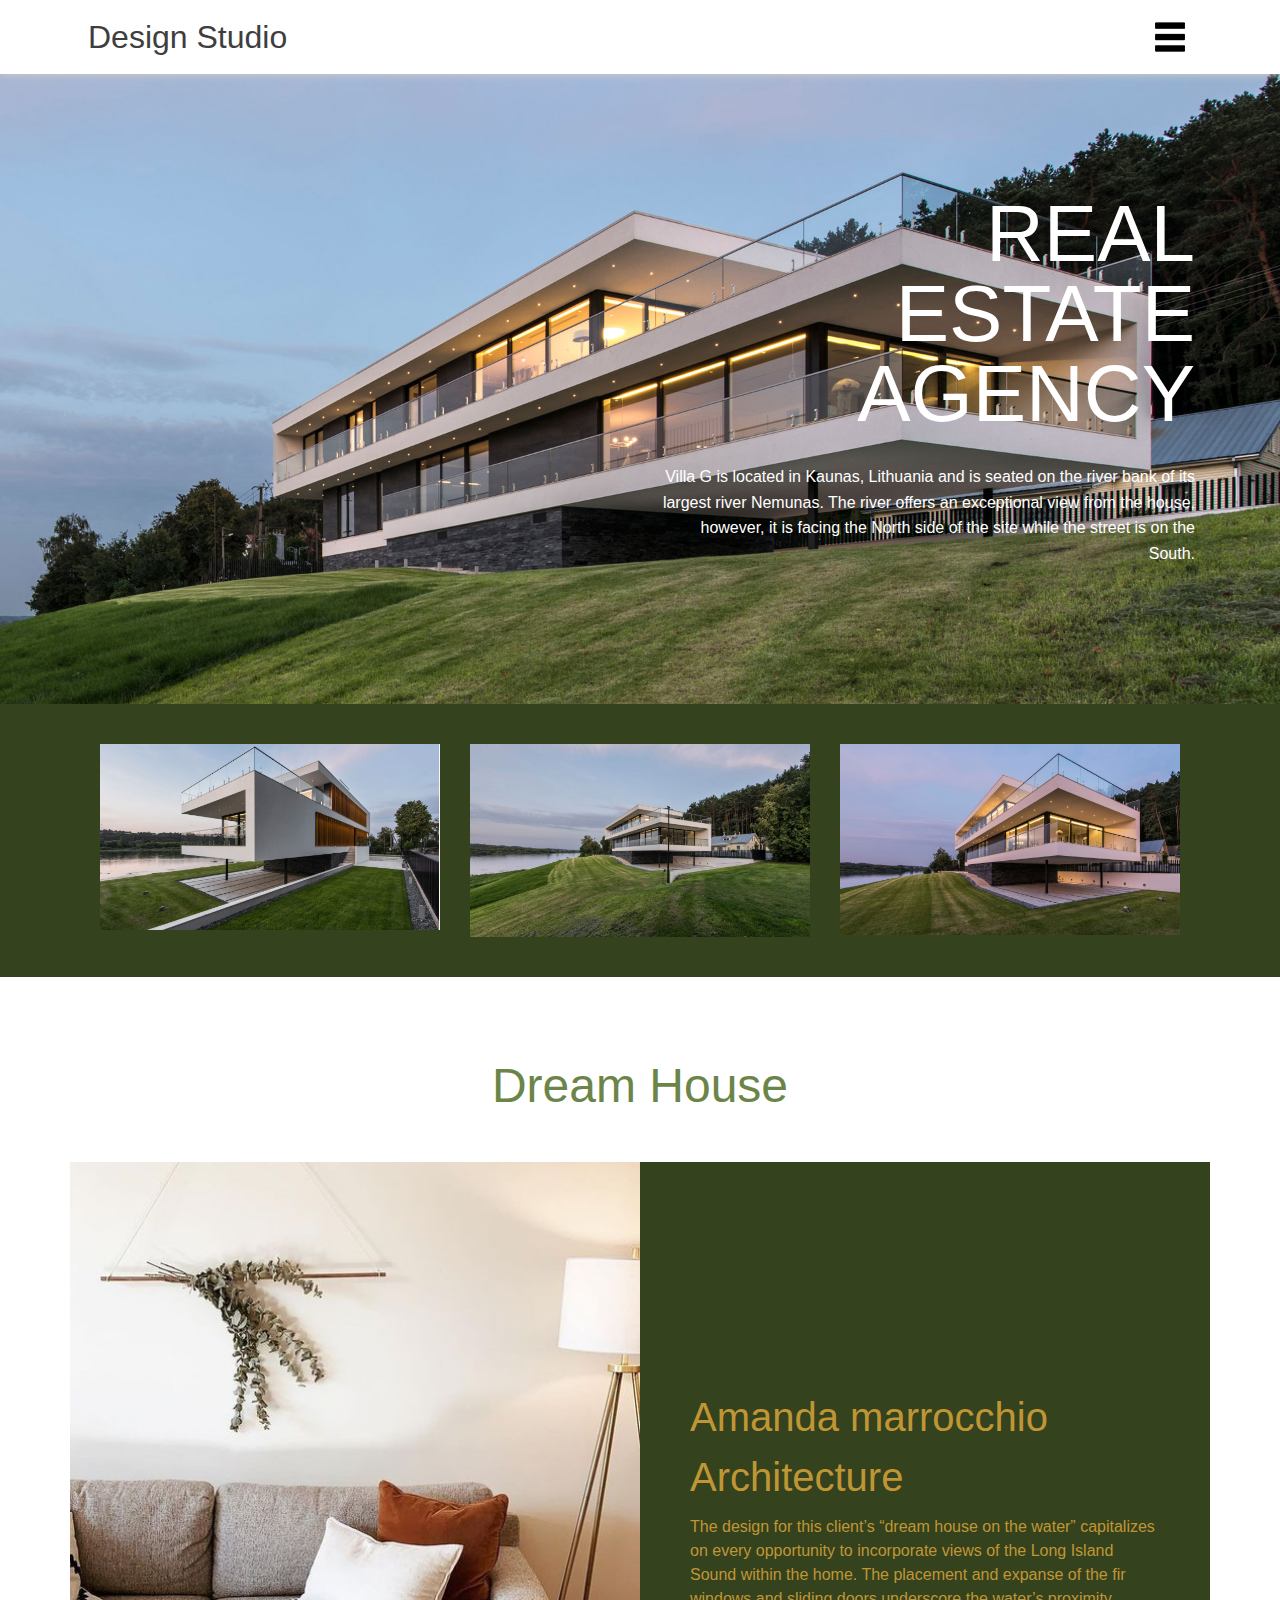
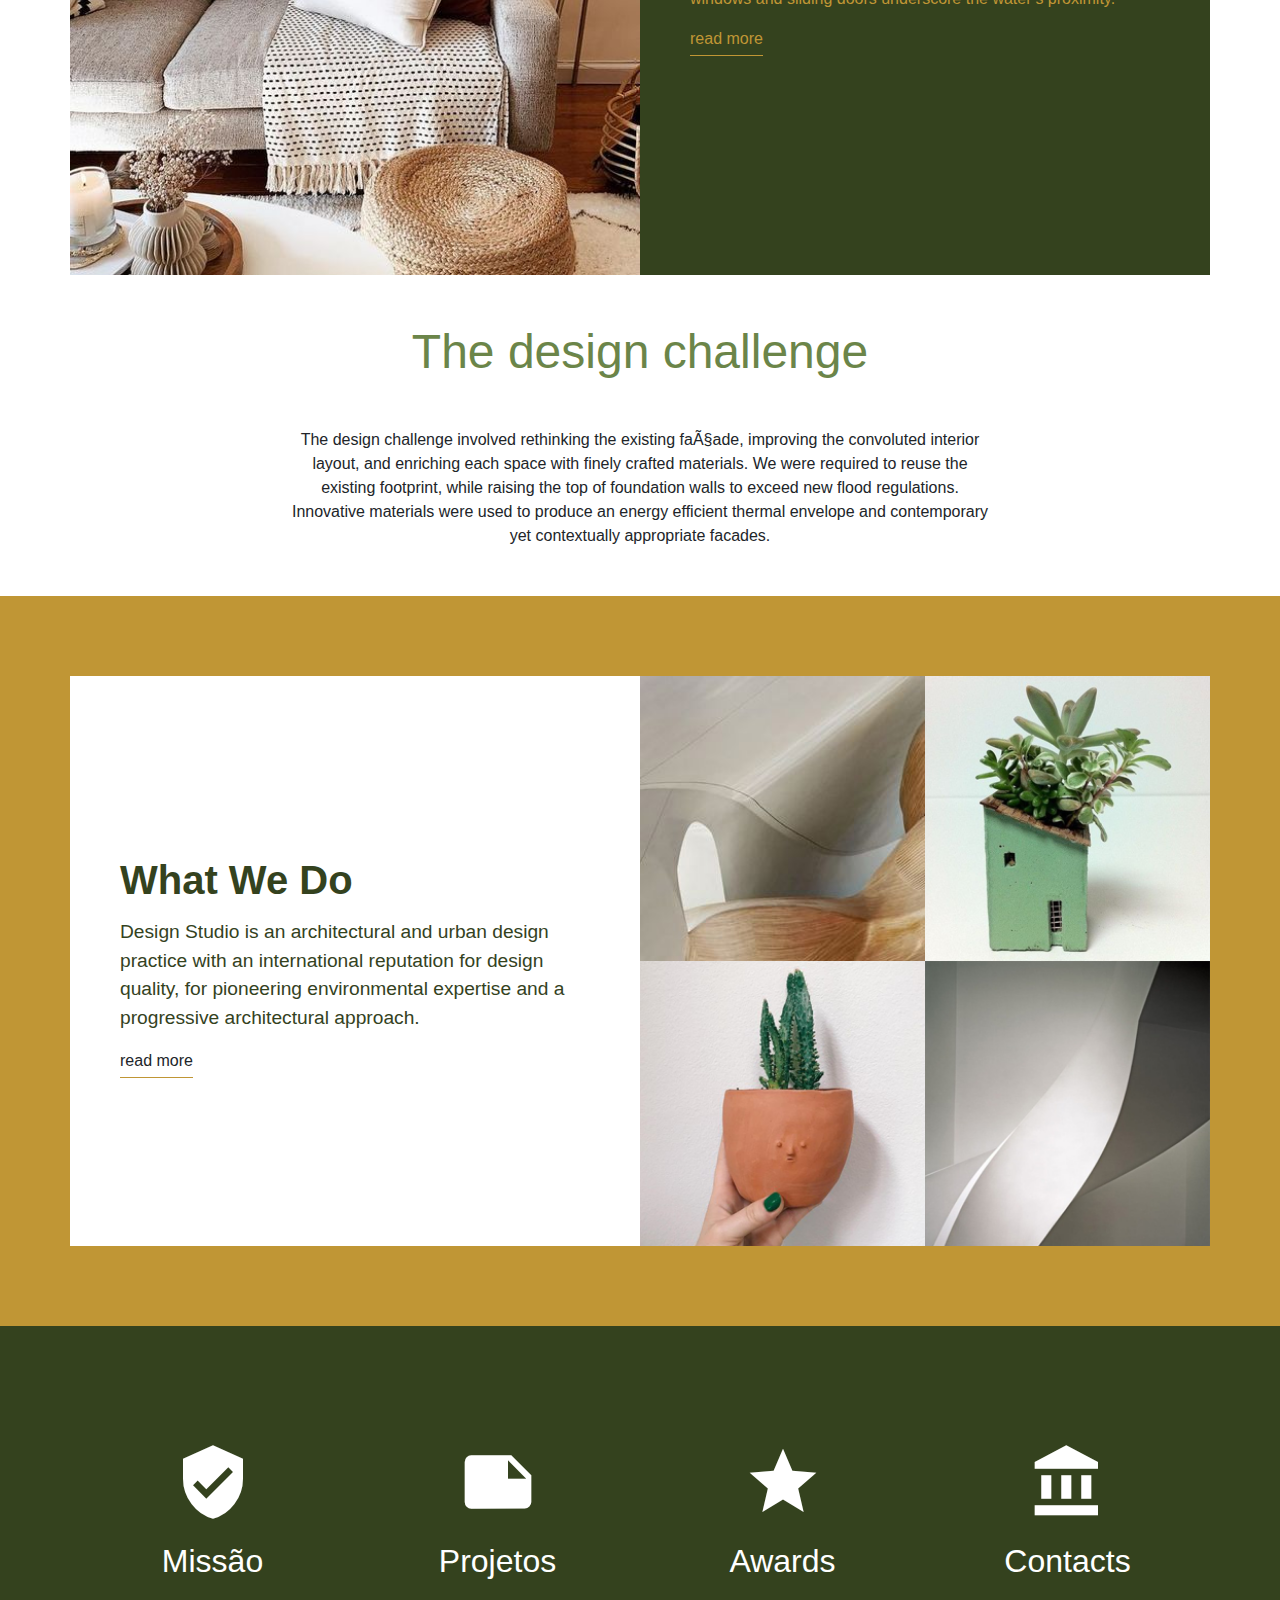
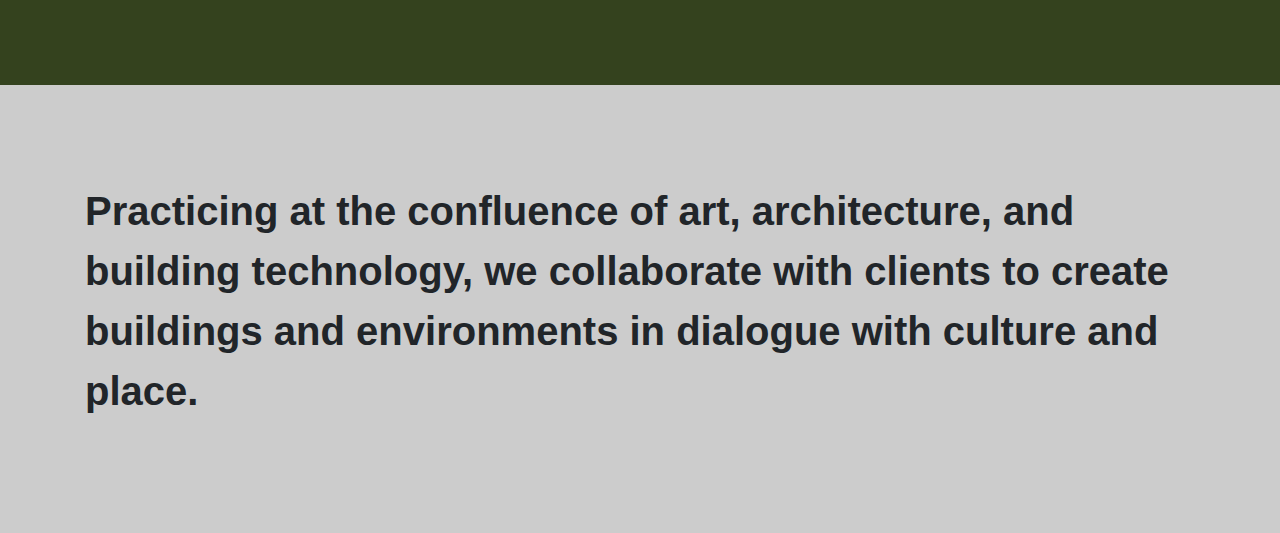
==== commit 5023e34a: "mais sessões" ====
--- a/index.html
+++ b/index.html
@@ -6,8 +6,8 @@
     <title>Document</title>
     <link rel="stylesheet" type="text/css" href="./css/style.css">
     <link rel="stylesheet" type="text/css" href="./css/animate.css">
-    <link rel="stylesheet" type="text/css" href="./vendor/fontawesome/css/fontawesome.min.css">
     <link rel="stylesheet" type="text/css" href="./vendor/bootstrap/css/bootstrap.min.css">
+    <link href="https://fonts.googleapis.com/icon?family=Material+Icons" rel="stylesheet">
 </head>
 <body>
     <header>
@@ -116,11 +116,89 @@
             </div>
         </div>
     </section>
+
+    <section>
+        <div class="container-fluid what-we">
+            <div class="container" id="dreamHouse">
+                <div class="row">
+                    <div class="col-12 p-0 sessao-what-we">
+                        <div class="row">
+                            <div class="col-6 what-we-conteudo p-0">
+                                <div class="col-12">
+                                    <h3>What We Do</h3>
+                                
+                                    <p>Design Studio is an architectural and urban design practice with an international reputation for design quality, for pioneering environmental expertise and a progressive architectural approach.</p>
+                                
+                                    <a class="leiaMais">read more</a>
+                                </div>
+                            </div>
+                            <div class="col-6 p-0">
+                                <div class="row">
+                                    <div class="col-lg-6 p-0">
+                                        <img src="img/quadro1.jpg" alt="" class="img-responsive">
+                                    </div>
+                                    <div class="col-lg-6 p-0">
+                                        <img src="img/quadro4.png" alt="" class="img-responsive">
+                                    </div>
+                                </div>
+                                <div class="row">
+                                    <div class="col-lg-6 p-0">
+                                        <img src="img/quadro3.png" alt="" class="img-responsive">
+                                    </div>
+                                    <div class="col-lg-6 p-0">
+                                        <img src="img/quadro2.png" alt="" class="img-responsive">
+                                    </div>
+                                </div>                                
+                            </div>
+                        </div>
+                    </div>
+                </div>
+            </div>
+        </div>
+    </section>
+
+    <section id="icones">
+        <div class="container-fluid">
+            <div class="container">
+                <div class="row">
+                    <div class="col-lg-3 p0 icones">
+                        <i class="material-icons">
+                            verified_user
+                        </i>
+                        <h4 class="text-center">Missão</h4>
+                    </div>
+                    <div class="col-lg-3 p0 icones">
+                        <i class="material-icons">note</i>
+                        <h4 class="text-center">Projetos</h4>
+                    </div>
+                    <div class="col-lg-3 p0 icones">
+                        <i class="material-icons">star</i>
+                        <h4 class="text-center">Awards</h4>
+                    </div>
+                    <div class="col-lg-3 p0 icones">
+                        <i class="material-icons">account_balance</i>
+                        <h4 class="text-center">Contacts</h4>
+                    </div>
+                </div>
+            </div>
+        </div>
+    </section>
+    <section id="practicing">
+        <div class="container-fluid">
+            <div class="container">
+                <div class="row">
+                    <div class="col-lg-12">
+                        <p>Practicing at the confluence of art, architecture, and building technology, we collaborate with clients to create buildings and environments 
+                           in dialogue with culture and place.</p>
+                    </div>
+                </div>
+            </div>
+        </div>
+    </section>
    
 
     <script src="./vendor/Jquery/jquery.js"></script>
     <script type="text/javascript" src="./vendor/bootstrap/js/bootstrap.min.js"></script>
-    <link rel="stylesheet" type="text/css" href="./vendor/fontawesome/js/fontawesome.min.js">
     <script type="text/javascript" src="https://cdnjs.cloudflare.com/ajax/libs/wow/1.1.2/wow.min.js"></script>
     <script src="./js/script.js"></script>
     <script>
--- a/css/style.css
+++ b/css/style.css
@@ -212,6 +212,94 @@
     cursor: pointer;
 }
 
+/*section what-we*/
+.what-we{
+    background-color: #c09635;
+    padding: 3em !important;
+}
+
+.sessao-what-we{
+    background-color:#fff;
+}
+
+.sessao-what-we div img{
+    width: 100%;
+
+}
+
+.what-we-conteudo{
+    display: flex;
+    align-self: center; 
+    
+}
+
+.what-we-conteudo div{
+    padding: 50px;   
+}
+
+.what-we-conteudo h3{
+    font-size: 2.5em;
+    line-height: 1.5;
+    color:#34421e;
+    font-weight: 700;
+}
+
+
+.what-we-conteudo p{
+    color:#34421e;
+    line-height: 1.5;
+    font-size: 1.2em;
+}
+
+/*SECTION ICONES*/
+
+section#icones .container-fluid{
+    background-color: #34421e;
+    
+}
+
+section#icones .container{
+    padding: 6em 0;
+}
+
+
+.icones{
+    display: flex;
+    flex-direction:column; 
+    align-items: center;
+}
+
+.icones i{
+    font-size: 5em;
+    color: #fff;
+    margin: 20px 0
+}
+
+.icones h4{
+    color: #fff;
+    font-size: 2em;
+}
+
+/*practicing*/
+#practicing{
+    background-color: #ccc;
+}
+
+#practicing .container{
+    padding:6em 0;
+}
+
+#practicing .container p{
+    font-size: 2.5em;
+    font-weight: 600;
+    line-height: 1.5;
+}
+
+
+
+
+
+
 
 @media(min-width: 992px) and (max-width: 1440px){
     #primeira-sessao .descricao h1{
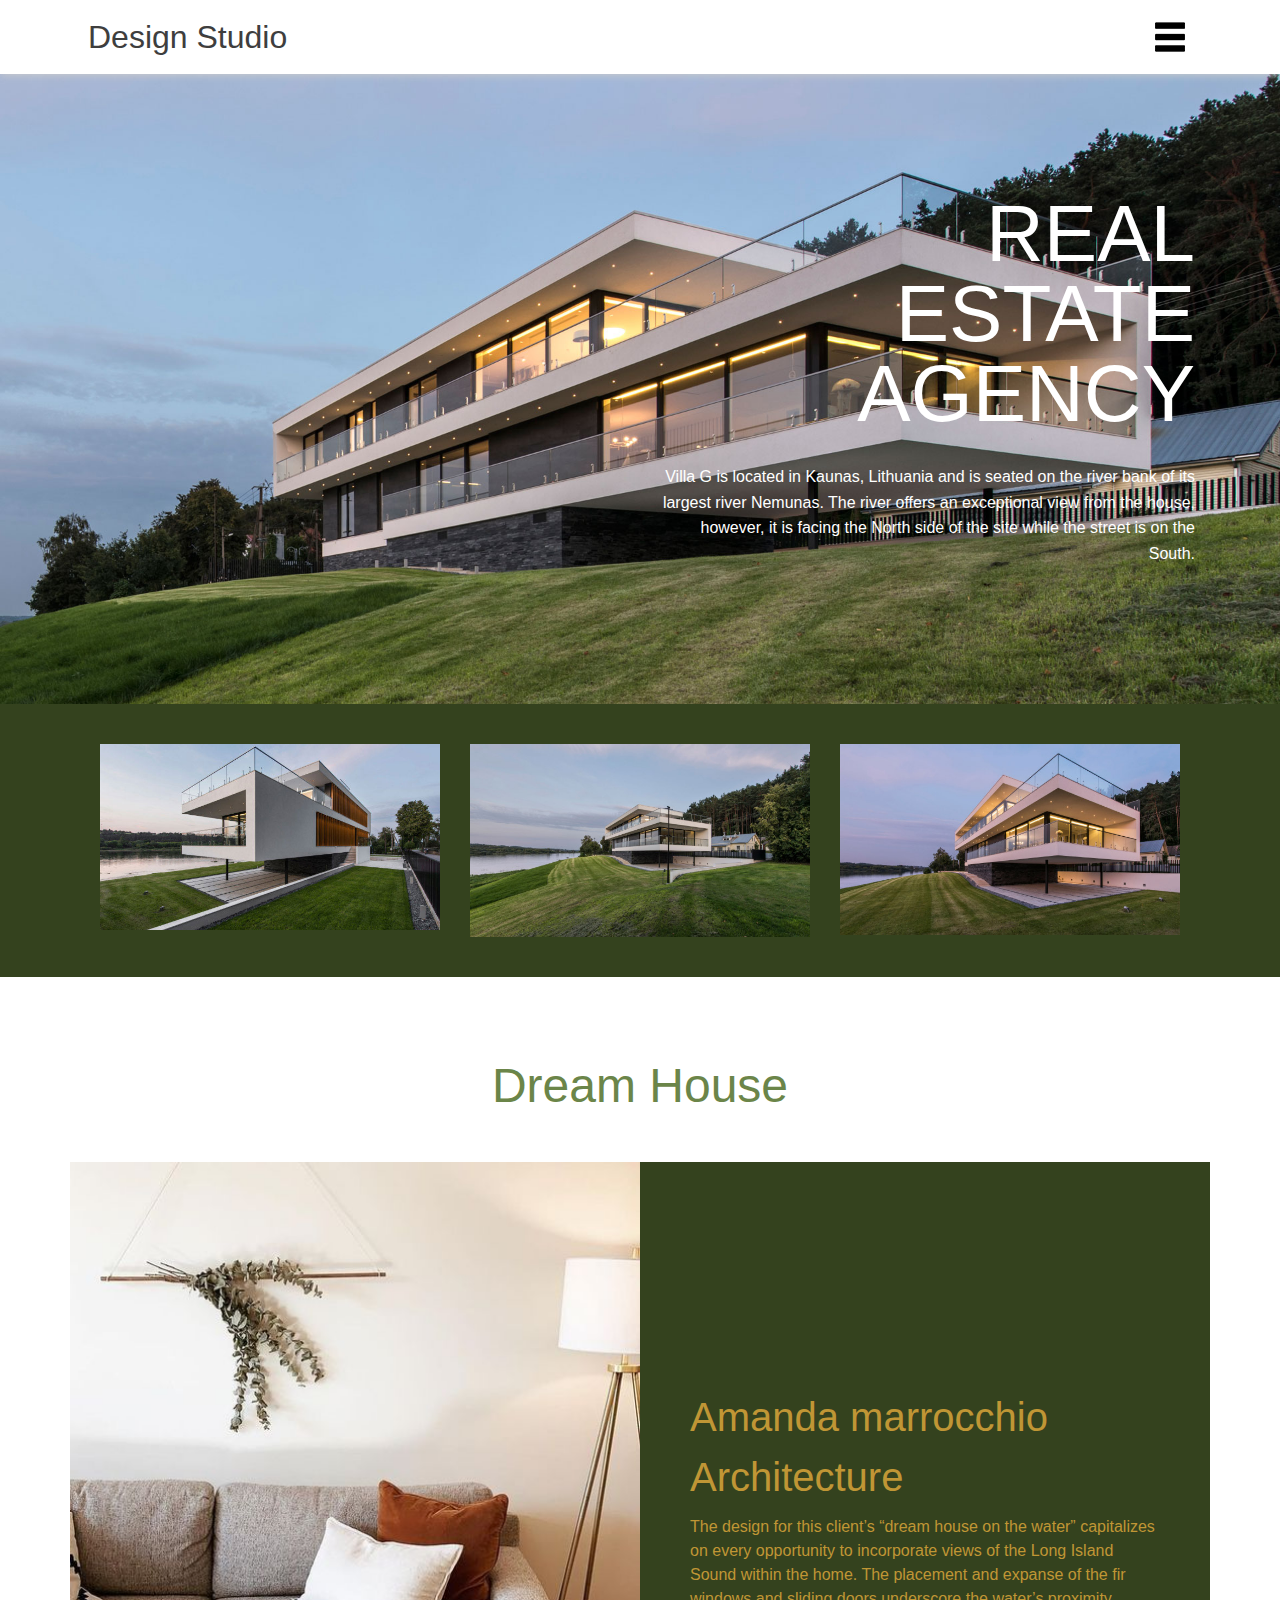
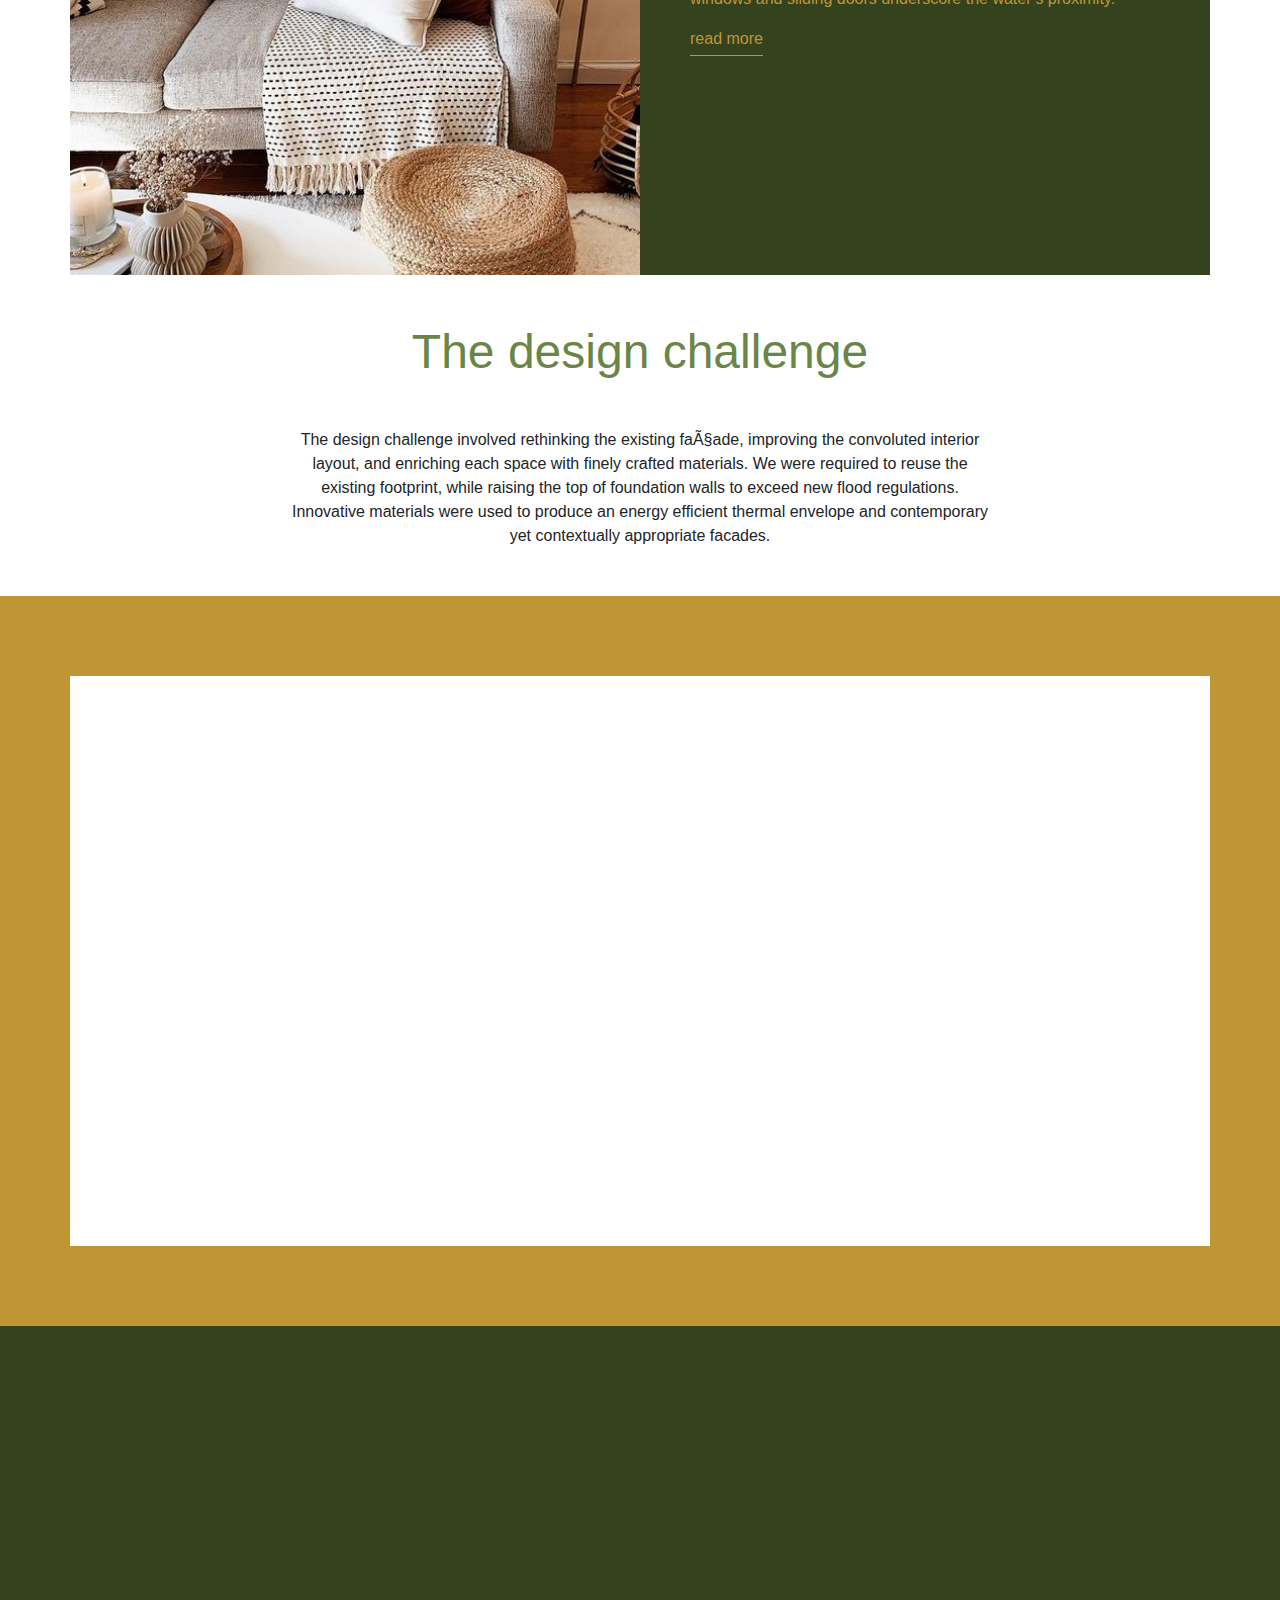
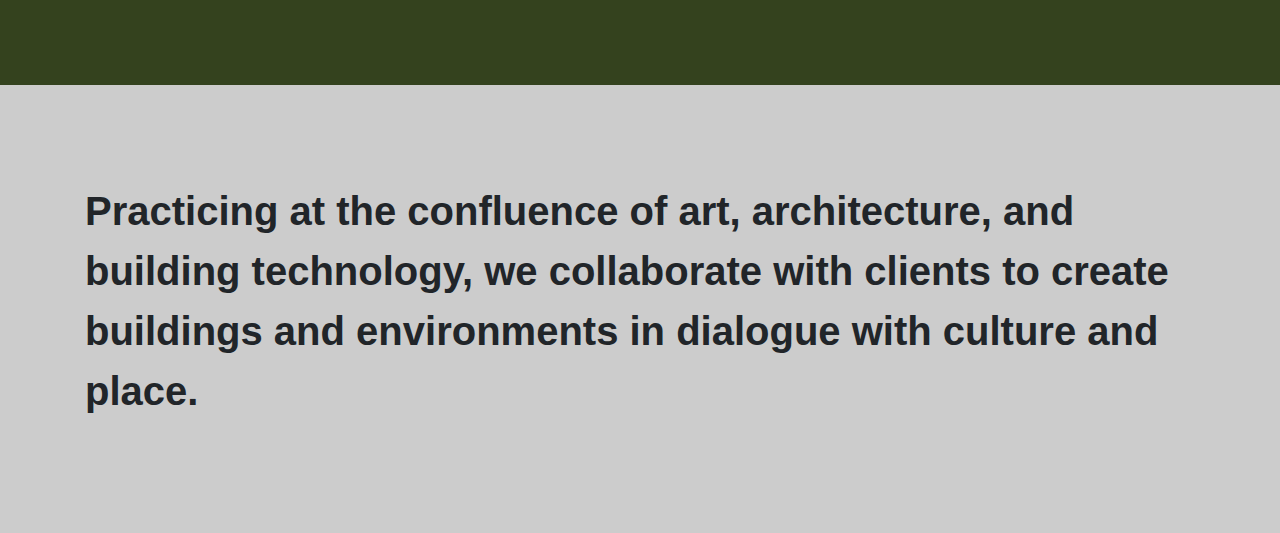
==== commit 003806af: "modal" ====
--- a/index.html
+++ b/index.html
@@ -50,16 +50,26 @@
         <div class="container-fluid p-0" id="section-galeria">
             <div class="container galeria">
                 <div class="row">
-                    <div class="col-4">
+                    <div class="col-4 wow animated zoomIn delay-1">
                         <img src="img/1.jpg" alt="">
                     </div>
 
-                    <div class="col-lg-4">
+                    <div class="col-lg-4 wow animated zoomIn delay-2">
                         <img src="img/3.jpg" alt="">
                     </div>
 
-                    <div class="col-lg-4">
+                    <div class="col-lg-4 wow animated zoomIn delay-3">
                         <img src="img/2.jpg" alt="">
+                    </div>
+                </div>
+            </div>
+            <div class="modal" tabindex="-1" role="dialog">
+                <div class="modal-dialog" role="document">
+                    <div class="modal-content">
+                        <i class = "material-icons fechar-modal">cancelar</i>                                                   
+                        <div class="modal-header">
+                            <img src=" " alt="" class="img-fluid">
+                        </div>
                     </div>
                 </div>
             </div>
@@ -125,27 +135,27 @@
                         <div class="row">
                             <div class="col-6 what-we-conteudo p-0">
                                 <div class="col-12">
-                                    <h3>What We Do</h3>
-                                
-                                    <p>Design Studio is an architectural and urban design practice with an international reputation for design quality, for pioneering environmental expertise and a progressive architectural approach.</p>
-                                
-                                    <a class="leiaMais">read more</a>
+                                    <h3 class="wow animated bounceInLeft">What We Do</h3>
+                                
+                                    <p class="wow animated bounceInLeft">Design Studio is an architectural and urban design practice with an international reputation for design quality, for pioneering environmental expertise and a progressive architectural approach.</p>
+                                
+                                    <a class="leiaMais wow animated zoomIn">read more</a>
                                 </div>
                             </div>
                             <div class="col-6 p-0">
                                 <div class="row">
-                                    <div class="col-lg-6 p-0">
+                                    <div class="col-lg-6 p-0 wow animated zoomIn delay-1">
                                         <img src="img/quadro1.jpg" alt="" class="img-responsive">
                                     </div>
-                                    <div class="col-lg-6 p-0">
+                                    <div class="col-lg-6 p-0 wow animated zoomIn delay-4">
                                         <img src="img/quadro4.png" alt="" class="img-responsive">
                                     </div>
                                 </div>
                                 <div class="row">
-                                    <div class="col-lg-6 p-0">
+                                    <div class="col-lg-6 p-0 wow animated zoomIn delay-3">
                                         <img src="img/quadro3.png" alt="" class="img-responsive">
                                     </div>
-                                    <div class="col-lg-6 p-0">
+                                    <div class="col-lg-6 p-0 wow animated zoomIn delay-2">
                                         <img src="img/quadro2.png" alt="" class="img-responsive">
                                     </div>
                                 </div>                                
@@ -161,21 +171,19 @@
         <div class="container-fluid">
             <div class="container">
                 <div class="row">
-                    <div class="col-lg-3 p0 icones">
-                        <i class="material-icons">
-                            verified_user
-                        </i>
+                    <div class="col-lg-3 p0 icones wow animated bounceIn delay-1">
+                        <i class="material-icons">verified_user</i>
                         <h4 class="text-center">Missão</h4>
                     </div>
-                    <div class="col-lg-3 p0 icones">
+                    <div class="col-lg-3 p0 icones wow animated bounceIn delay-2">
                         <i class="material-icons">note</i>
                         <h4 class="text-center">Projetos</h4>
                     </div>
-                    <div class="col-lg-3 p0 icones">
+                    <div class="col-lg-3 p0 icones wow animated bounceIn delay-3">
                         <i class="material-icons">star</i>
                         <h4 class="text-center">Awards</h4>
                     </div>
-                    <div class="col-lg-3 p0 icones">
+                    <div class="col-lg-3 p0 icones wow animated bounceIn delay-4">
                         <i class="material-icons">account_balance</i>
                         <h4 class="text-center">Contacts</h4>
                     </div>
--- a/css/style.css
+++ b/css/style.css
@@ -1,6 +1,11 @@
 *{
     margin: 0px;
     padding: 0px;
+}
+
+.opacidade{
+    opacity: .5;
+    transition: all .4s ease-in;  
 }
 
 div.row{
@@ -165,6 +170,12 @@
 
 .galeria img{
     width: 100%;
+    transition: all .4s ease-in; 
+}
+
+.galeria img:hover{
+    cursor:pointer;
+    transform: scale(1.1);
 }
 
 /*SECTION DREAM HOUSE*/
@@ -295,10 +306,22 @@
     line-height: 1.5;
 }
 
-
-
-
-
+.modal{
+ background-color: rgba(0, 0, 0, .6)
+}
+
+.modal-header {
+    padding: 1.5rem 1rem 1rem 1rem !important;
+}
+
+.modal-content i {
+    cursor:pointer;
+    right: 10px;
+    position: absolute;
+    top: 0;
+    width: 25px;
+    font-size: 37px;
+}
 
 
 @media(min-width: 992px) and (max-width: 1440px){
